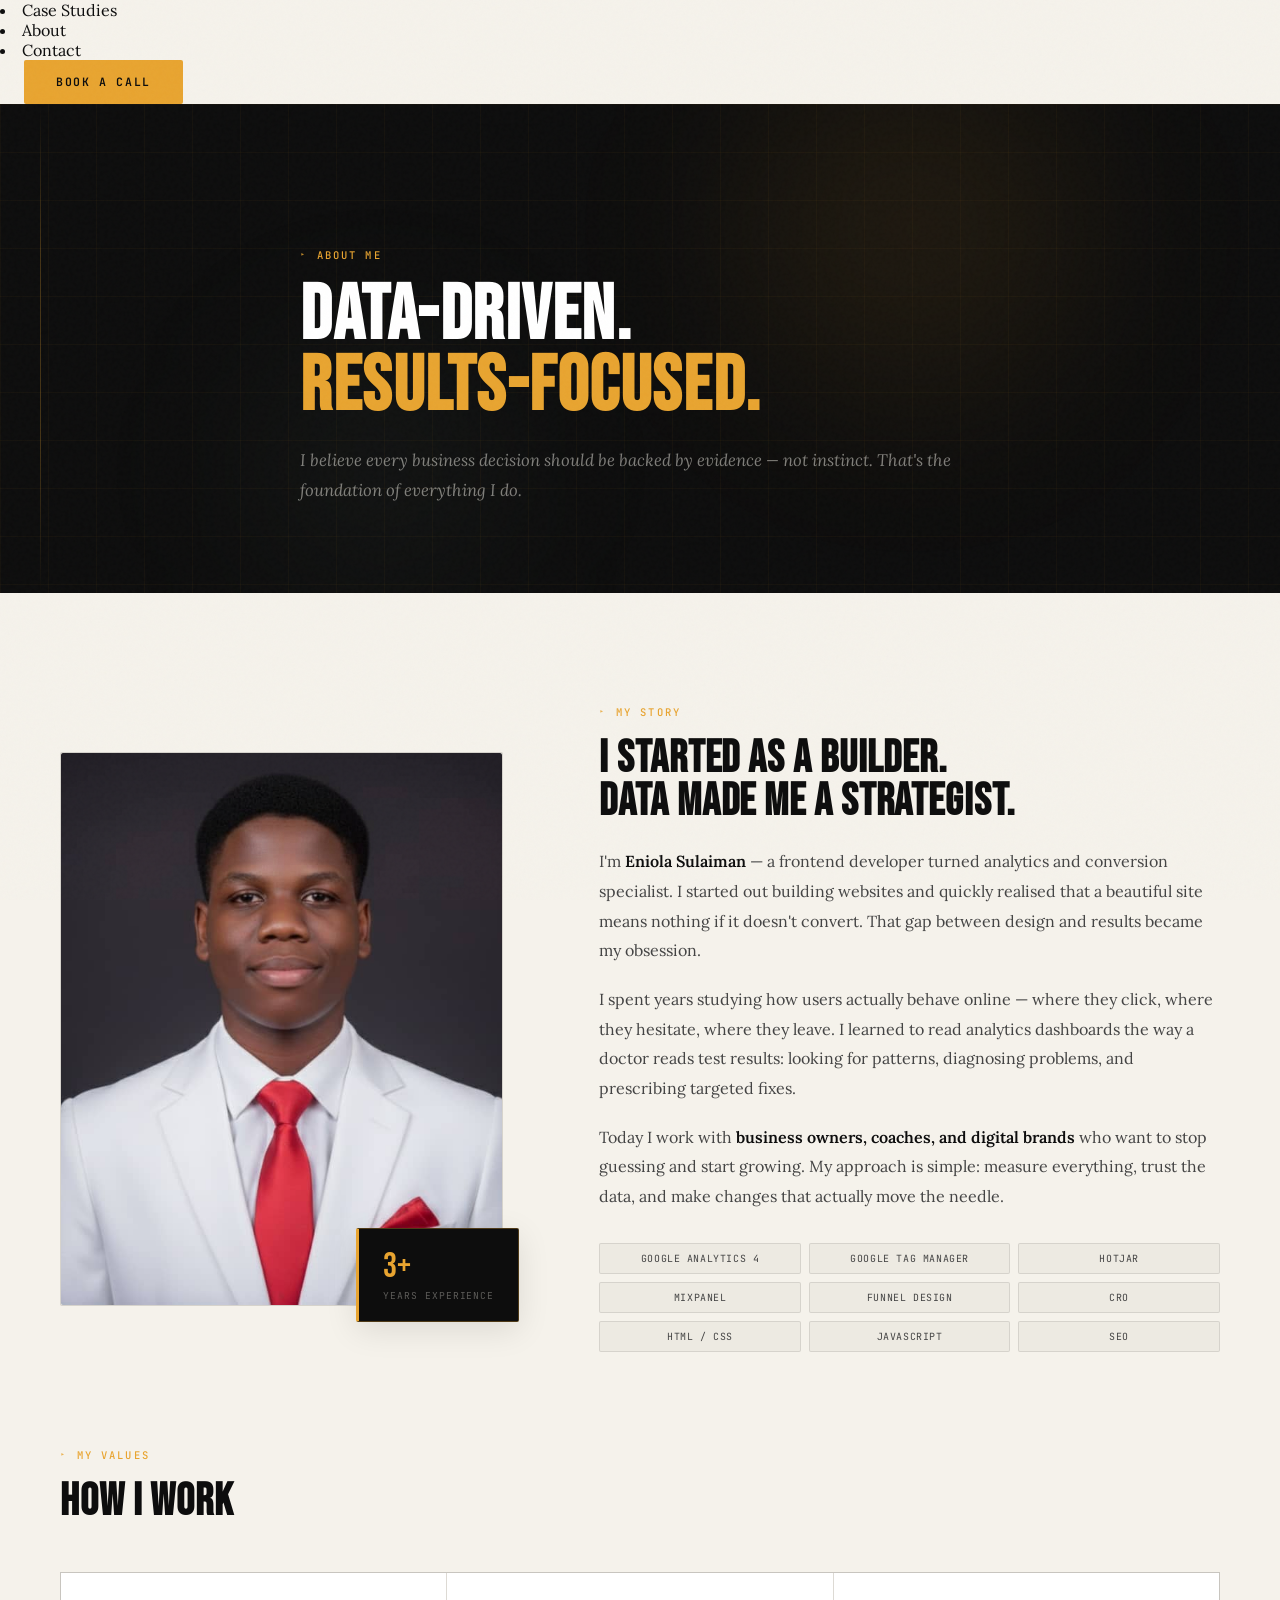
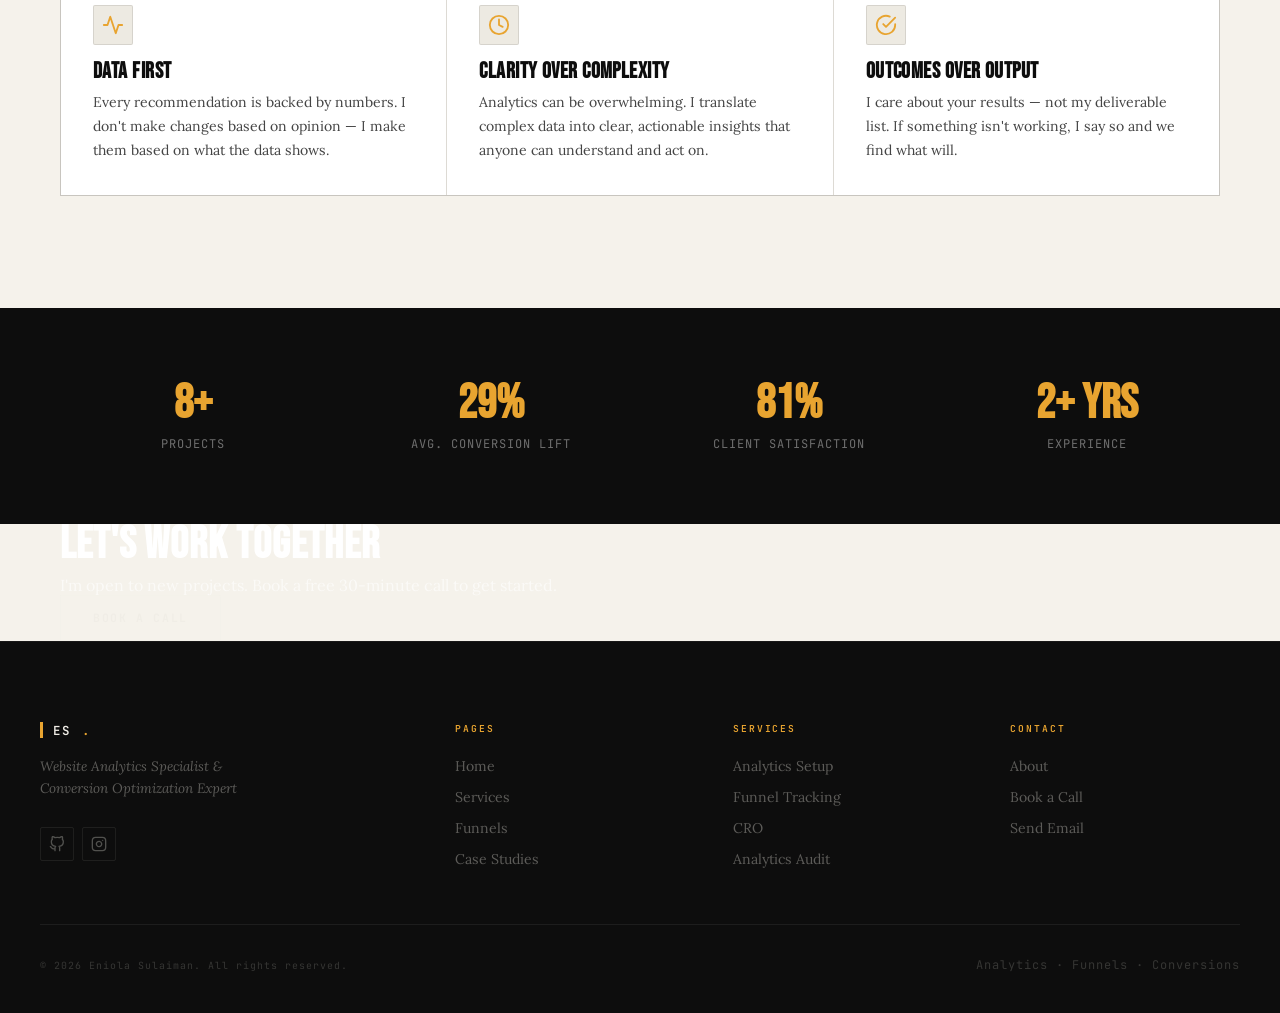
==== about.html @ b750a265 "ui:change design scheme to fit analytics" ====
<!DOCTYPE html>
<html lang="en">
<head>
  <meta charset="UTF-8" />
  <meta name="viewport" content="width=device-width, initial-scale=1.0" />
  <title>About Eniola Sulaiman — Data-Driven Web Strategist</title>
  <meta name="description" content="Learn about Eniola Sulaiman's analytics-focused approach to web strategy, conversion optimization, and funnel design." />
  <!-- FIX #3: OG image — replace [YOUR_OG_IMAGE_URL] with your 1200×630 branded image URL -->
  <meta property="og:type" content="website" />
  <meta property="og:title" content="About Eniola Sulaiman — Data-Driven Web Strategist" />
  <meta property="og:description" content="Learn about Eniola Sulaiman's analytics-focused approach to web strategy, conversion optimization, and funnel design." />
  <meta property="og:url" content="https://eniolasulaiman.dev/about.html" />
  <meta property="og:image" content="[YOUR_OG_IMAGE_URL]" />
  <meta property="og:image:width" content="1200" />
  <meta property="og:image:height" content="630" />
  <!-- FIX #8: Preconnect to Google Fonts before stylesheet loads -->
  <link rel="preconnect" href="https://fonts.googleapis.com">
  <link rel="preconnect" href="https://fonts.gstatic.com" crossorigin>
  <link rel="icon" type="image/svg+xml" href="assets/favicon.svg">
  <link rel="stylesheet" href="css/style.css">
  <link rel="stylesheet" href="css/inner.css">
      <li><a href="case-studies.html">Case Studies</a></li>
      <li><a href="about.html" class="active">About</a></li>
      <li><a href="contact.html">Contact</a></li>
    </ul>
    <a href="contact.html" class="btn btn-primary nav-cta">Book a Call</a>
    <button class="hamburger" id="hamburgerBtn" aria-label="Open menu" aria-expanded="false"><span></span><span></span><span></span></button>
    <button class="nav-close" id="navCloseBtn" aria-label="Close menu"><svg width="22" height="22" viewBox="0 0 24 24" fill="none" stroke="currentColor" stroke-width="2" stroke-linecap="round" stroke-linejoin="round"><line x1="18" y1="6" x2="6" y2="18"/><line x1="6" y1="6" x2="18" y2="18"/></svg></button>
  </div>
</nav>

<section class="page-hero scanlines">
  <div class="page-hero-bg">
    <div class="orb orb-blue" style="width:350px;height:350px;top:-50px;right:15%;"></div>
    <div class="orb orb-purple" style="width:250px;height:250px;bottom:0;left:20%;animation-delay:3s;"></div>
  </div>
  <div class="container page-hero-inner">
    <div class="label label-light reveal">About Me</div>
    <h1 class="display-lg reveal reveal-delay-1" style="color:var(--white);">Data-Driven.<br><span class="accent-text">Results-Focused.</span></h1>
    <p class="page-hero-sub reveal reveal-delay-2">I believe every business decision should be backed by evidence — not instinct. That's the foundation of everything I do.</p>
  </div>
</section>

<section class="section">
  <div class="container">
    <div class="about-grid-hero">
      <div class="about-image-wrap reveal">
        <div class="about-image">
          <!-- Replace src with your actual photo -->
          <img src="assets/profile-picture.jpg" alt="Eniola Sulaiman" loading="eager" fetchpriority="high"
            onerror="this.style.display='none'; this.nextElementSibling.style.display='flex';">
          <div class="about-image-placeholder" style="display:none;">ES</div>
        </div>
        <div class="about-float-badge">
          <div class="afb-num" data-target="3" data-suffix="+">0+</div>
          <div class="afb-label">Years Experience</div>
        </div>
      </div>
      <div class="about-text-content reveal reveal-delay-2">
        <div class="label">My Story</div>
        <h2 class="display-md">I Started as a Builder.<br>Data Made Me a Strategist.</h2>
        <p>I'm <strong>Eniola Sulaiman</strong> — a frontend developer turned analytics and conversion specialist. I started out building websites and quickly realised that a beautiful site means nothing if it doesn't convert. That gap between design and results became my obsession.</p>
        <p>I spent years studying how users actually behave online — where they click, where they hesitate, where they leave. I learned to read analytics dashboards the way a doctor reads test results: looking for patterns, diagnosing problems, and prescribing targeted fixes.</p>
        <p>Today I work with <strong>business owners, coaches, and digital brands</strong> who want to stop guessing and start growing. My approach is simple: measure everything, trust the data, and make changes that actually move the needle.</p>
        <div class="about-skills-grid">
          <div class="about-skill-tag">Google Analytics 4</div>
          <div class="about-skill-tag">Google Tag Manager</div>
          <div class="about-skill-tag">Hotjar</div>
          <div class="about-skill-tag">Mixpanel</div>
          <div class="about-skill-tag">Funnel Design</div>
          <div class="about-skill-tag">CRO</div>
          <div class="about-skill-tag">HTML / CSS</div>
          <div class="about-skill-tag">JavaScript</div>
          <div class="about-skill-tag">SEO</div>
        </div>
      </div>
    </div>

    <!-- Values -->
    <div class="reveal">
      <div class="label">My Values</div>
      <h2 class="display-md" style="margin-bottom:2.5rem;">How I Work</h2>
    </div>
    <div class="values-grid">
      <div class="value-card reveal reveal-delay-1">
        <div class="value-icon">
          <svg width="22" height="22" viewBox="0 0 24 24" fill="none" stroke="currentColor" stroke-width="2" stroke-linecap="round" stroke-linejoin="round"><polyline points="22 12 18 12 15 21 9 3 6 12 2 12"/></svg>
        </div>
        <h3>Data First</h3>
        <p>Every recommendation is backed by numbers. I don't make changes based on opinion — I make them based on what the data shows.</p>
      </div>
      <div class="value-card reveal reveal-delay-2">
        <div class="value-icon">
          <svg width="22" height="22" viewBox="0 0 24 24" fill="none" stroke="currentColor" stroke-width="2" stroke-linecap="round" stroke-linejoin="round"><circle cx="12" cy="12" r="10"/><polyline points="12 6 12 12 16 14"/></svg>
        </div>
        <h3>Clarity Over Complexity</h3>
        <p>Analytics can be overwhelming. I translate complex data into clear, actionable insights that anyone can understand and act on.</p>
      </div>
      <div class="value-card reveal reveal-delay-3">
        <div class="value-icon">
          <svg width="22" height="22" viewBox="0 0 24 24" fill="none" stroke="currentColor" stroke-width="2" stroke-linecap="round" stroke-linejoin="round"><path d="M22 11.08V12a10 10 0 1 1-5.93-9.14"/><polyline points="22 4 12 14.01 9 11.01"/></svg>
        </div>
        <h3>Outcomes Over Output</h3>
        <p>I care about your results — not my deliverable list. If something isn't working, I say so and we find what will.</p>
      </div>
    </div>
  </div>
</section>

<!-- Stats dark section -->
<section class="section-sm" style="background:var(--navy);">
  <div class="container">
    <div style="display:grid;grid-template-columns:repeat(4,1fr);gap:2rem;text-align:center;">
      <div class="reveal">
        <div style="font-family:var(--font-display);font-size:3rem;font-weight:900;color:var(--amber);line-height:1;margin-bottom:0.5rem;" data-target="10" data-suffix="+">0+</div>
        <div style="font-family:var(--font-mono);font-size:0.75rem;color:rgba(255,255,255,0.4);text-transform:uppercase;letter-spacing:0.08em;">Projects</div>
      </div>
      <div class="reveal reveal-delay-1">
        <div style="font-family:var(--font-display);font-size:3rem;font-weight:900;color:var(--amber);line-height:1;margin-bottom:0.5rem;" data-target="35" data-suffix="%">0%</div>
        <div style="font-family:var(--font-mono);font-size:0.75rem;color:rgba(255,255,255,0.4);text-transform:uppercase;letter-spacing:0.08em;">Avg. Conversion Lift</div>
      </div>
      <div class="reveal reveal-delay-2">
        <div style="font-family:var(--font-display);font-size:3rem;font-weight:900;color:var(--amber);line-height:1;margin-bottom:0.5rem;" data-target="98" data-suffix="%">0%</div>
        <div style="font-family:var(--font-mono);font-size:0.75rem;color:rgba(255,255,255,0.4);text-transform:uppercase;letter-spacing:0.08em;">Client Satisfaction</div>
      </div>
      <div class="reveal reveal-delay-3">
        <div style="font-family:var(--font-display);font-size:3rem;font-weight:900;color:var(--amber);line-height:1;margin-bottom:0.5rem;" data-target="3" data-suffix="+ yrs">0</div>
        <div style="font-family:var(--font-mono);font-size:0.75rem;color:rgba(255,255,255,0.4);text-transform:uppercase;letter-spacing:0.08em;">Experience</div>
      </div>
    </div>
  </div>
</section>

<section class="cta-strip">
  <div class="container">
    <div class="cta-strip-inner reveal">
      <div>
        <h2 class="display-md" style="color:var(--white);">Let's work together</h2>
        <p style="color:rgba(255,255,255,0.6);margin-top:0.5rem;">I'm open to new projects. Book a free 30-minute call to get started.</p>
      </div>
      <a href="contact.html" class="btn btn-light">Book a Call</a>
    </div>
  </div>
</section>

<footer class="footer">
  <div class="footer-inner">
    <div class="footer-brand"><div class="footer-brand-name">ES<span class="dot">.</span></div><p class="footer-tagline">Website Analytics Specialist & Conversion Optimization Expert</p><div class="footer-social"><a href="https://github.com/eniolasulaiman" target="_blank" rel="noopener noreferrer" aria-label="GitHub"><svg width="16" height="16" viewBox="0 0 24 24" fill="none" stroke="currentColor" stroke-width="2" stroke-linecap="round" stroke-linejoin="round"><path d="M9 19c-5 1.5-5-2.5-7-3m14 6v-3.87a3.37 3.37 0 0 0-.94-2.61c3.14-.35 6.44-1.54 6.44-7A5.44 5.44 0 0 0 20 4.77 5.07 5.07 0 0 0 19.91 1S18.73.65 16 2.48a13.38 13.38 0 0 0-7 0C6.27.65 5.09 1 5.09 1A5.07 5.07 0 0 0 5 4.77a5.44 5.44 0 0 0-1.5 3.78c0 5.42 3.3 6.61 6.44 7A3.37 3.37 0 0 0 9 18.13V22"/></svg></a><a href="https://instagram.com/ennyboss_dev" target="_blank" rel="noopener noreferrer" aria-label="Instagram"><svg width="16" height="16" viewBox="0 0 24 24" fill="none" stroke="currentColor" stroke-width="2" stroke-linecap="round" stroke-linejoin="round"><rect x="2" y="2" width="20" height="20" rx="5" ry="5"/><path d="M16 11.37A4 4 0 1 1 12.63 8 4 4 0 0 1 16 11.37z"/><line x1="17.5" y1="6.5" x2="17.51" y2="6.5"/></svg></a></div></div>
    <div class="footer-col"><div class="footer-col-title">Pages</div><ul><li><a href="index.html">Home</a></li><li><a href="services.html">Services</a></li><li><a href="funnels.html">Funnels</a></li><li><a href="case-studies.html">Case Studies</a></li></ul></div>
    <div class="footer-col"><div class="footer-col-title">Services</div><ul><li><a href="services.html">Analytics Setup</a></li><li><a href="services.html">Funnel Tracking</a></li><li><a href="services.html">CRO</a></li><li><a href="services.html">Analytics Audit</a></li></ul></div>
    <div class="footer-col"><div class="footer-col-title">Contact</div><ul><li><a href="about.html">About</a></li><li><a href="contact.html">Book a Call</a></li><li><a href="mailto:eniolasulaiman.prodev@gmail.com">Send Email</a></li></ul></div>
  </div>
  <div class="footer-bottom"><span>© 2026 Eniola Sulaiman. All rights reserved.</span><span style="font-family:var(--font-mono);font-size:0.75rem;">Analytics · Funnels · Conversions</span></div>
</footer>
<script src="js/main.js"></script>
</body>
</html>
---- css/style.css ----
/* ============================================
   DESIGN SYSTEM — Instrument Panel
   Palette: Near-black / Warm off-white / Amber
   Fonts: Bebas Neue (display) / Lora (body) / JetBrains Mono (data)
============================================ */
@import url('https://fonts.googleapis.com/css2?family=Bebas+Neue&family=Lora:ital,wght@0,400;0,500;0,600;1,400&family=JetBrains+Mono:wght@400;500;600&display=swap');

:root {
  --ink:          #0D0D0D;
  --ink-mid:      #1A1A1A;
  --ink-soft:     #2A2A2A;
  --ink-muted:    #444444;
  --cream:        #F0EDE6;
  --cream-dim:    #C8C4BC;
  --cream-faint:  rgba(240,237,230,0.06);

  --amber:        #E8A430;
  --amber-dim:    #C4891E;
  --amber-glow:   rgba(232,164,48,0.15);
  --amber-faint:  rgba(232,164,48,0.07);

  --sage:         #8FAF9A;
  --sage-dim:     rgba(143,175,154,0.2);

  --signal-up:    #7EC8A0;
  --signal-down:  #E07B6A;

  --bg:           #F5F2EB;
  --bg-alt:       #EDEAE2;
  --white:        #FFFFFF;
  --border-light: rgba(13,13,13,0.1);
  --border-dark:  rgba(240,237,230,0.1);
  --border-amber: rgba(232,164,48,0.3);

  --font-display: 'Bebas Neue', sans-serif;
  --font-body:    'Lora', Georgia, serif;
  --font-mono:    'JetBrains Mono', 'Courier New', monospace;

  --radius-sm: 4px;
  --radius-md: 10px;
  --radius-lg: 18px;
  --radius-xl: 40px;

  --shadow-sm:    0 2px 8px rgba(13,13,13,0.06);
  --shadow-md:    0 8px 32px rgba(13,13,13,0.1);
  --shadow-lg:    0 24px 64px rgba(13,13,13,0.16);
  --shadow-amber: 0 4px 24px rgba(232,164,48,0.2);

  /* Keep these for backward compat with inner.css references */
  --navy:        #0D0D0D;
  --navy-mid:    #1A1A1A;
  --navy-light:  #444444;
  --blue:        #E8A430;
  --blue-dark:   #C4891E;
  --blue-glow:   rgba(232,164,48,0.1);
  --purple:      #8FAF9A;
  --purple-dark: #6B8F76;
  --purple-glow: rgba(143,175,154,0.12);
  --slate:       #6B6560;
  --slate-light: #9A9590;
  --border:      rgba(13,13,13,0.1);
  --grad-main:   linear-gradient(135deg, var(--amber), #C4891E);
  --grad-dark:   linear-gradient(135deg, #0D0D0D, #1A1A1A);
}

*, *::before, *::after { box-sizing: border-box; margin: 0; padding: 0; }
html { scroll-behavior: smooth; font-size: 16px; overflow-x: hidden; }
body {
  font-family: var(--font-body);
  background: var(--bg);
  color: var(--ink);
  overflow-x: hidden;
  -webkit-font-smoothing: antialiased;
}
img { max-width: 100%; display: block; }
a { color: inherit; text-decoration: none; }
button { font-family: inherit; }

/* Grain texture */
body::before {
  content: '';
  position: fixed;
  inset: 0;
  background-image: url("data:image/svg+xml,%3Csvg viewBox='0 0 256 256' xmlns='http://www.w3.org/2000/svg'%3E%3Cfilter id='n'%3E%3CfeTurbulence type='fractalNoise' baseFrequency='0.9' numOctaves='4' stitchTiles='stitch'/%3E%3C/filter%3E%3Crect width='100%25' height='100%25' filter='url(%23n)' opacity='0.03'/%3E%3C/svg%3E");
  pointer-events: none;
  z-index: 9998;
  opacity: 0.65;
}

/* Scanlines for dark sections */
.scanlines { position: relative; }
.scanlines::after {
  content: '';
  position: absolute;
  inset: 0;
  background: repeating-linear-gradient(to bottom, transparent, transparent 2px, rgba(0,0,0,0.025) 2px, rgba(0,0,0,0.025) 4px);
  pointer-events: none;
  z-index: 0;
}
.scanlines > * { position: relative; z-index: 1; }

/* ============================================
   TYPOGRAPHY
============================================ */
h1, h2, h3, h4 { font-family: var(--font-display); line-height: 0.95; letter-spacing: 0.02em; }

.display-xl  { font-size: clamp(4rem, 9vw, 9rem);   line-height: 0.9; }
.display-lg  { font-size: clamp(3rem, 6vw, 6.5rem); line-height: 0.92; }
.display-md  { font-size: clamp(2rem, 3.5vw, 3.8rem); line-height: 0.95; }
.display-sm  { font-size: clamp(1.4rem, 2vw, 2.2rem); line-height: 1.0; }

.label {
  font-family: var(--font-mono);
  font-size: 0.66rem;
  font-weight: 500;
  text-transform: uppercase;
  letter-spacing: 0.2em;
  color: var(--amber);
  display: flex;
  align-items: center;
  gap: 0.6rem;
  margin-bottom: 1.2rem;
}
.label::before { content: '▸'; font-size: 0.55rem; opacity: 0.8; }
.label-light { color: var(--amber); }

.accent-text { color: var(--amber); }

/* ============================================
   LAYOUT
============================================ */
.container        { max-width: 1240px; width: 100%; margin: 0 auto; padding: 0 2.5rem; }
.container-narrow { max-width: 860px;  width: 100%; margin: 0 auto; padding: 0 2.5rem; }
.section    { padding: 7rem 0; }
.section-sm { padding: 4.5rem 0; }

/* ============================================
   BUTTONS
============================================ */
.btn {
  display: inline-flex;
  align-items: center;
  gap: 0.6rem;
  font-family: var(--font-mono);
  font-size: 0.72rem;
  font-weight: 600;
  letter-spacing: 0.14em;
  text-transform: uppercase;
  padding: 0.9rem 2rem;
  border-radius: 2px;
  border: none;
  cursor: pointer;
  transition: all 0.2s ease;
  white-space: nowrap;
}
.btn-primary { background: var(--amber); color: var(--ink); }
.btn-primary:hover { background: var(--amber-dim); transform: translateY(-1px); box-shadow: var(--shadow-amber); }
.btn-secondary { background: transparent; color: var(--ink); border: 1.5px solid var(--ink); }
.btn-secondary:hover { background: var(--ink); color: var(--cream); }
.btn-ghost { background: transparent; color: var(--amber); border: 1.5px solid var(--border-amber); }
.btn-ghost:hover { background: var(--amber-faint); }
.btn-light { background: transparent; color: var(--cream); border: 1.5px solid rgba(240,237,230,0.25); }
.btn-light:hover { border-color: var(--amber); color: var(--amber); }

/* ============================================
   BADGE
============================================ */
.badge {
  display: inline-flex;
  align-items: center;
  gap: 0.4rem;
  font-family: var(--font-mono);
  font-size: 0.6rem;
  font-weight: 600;
  padding: 0.25rem 0.7rem;
  border-radius: 2px;
  text-transform: uppercase;
  letter-spacing: 0.14em;
}
.badge-blue   { background: rgba(143,175,154,0.1); color: var(--sage); border: 1px solid rgba(143,175,154,0.25); }
.badge-amber  { background: var(--amber-glow); color: var(--amber); border: 1px solid var(--border-amber); }
.badge-green  { background: rgba(126,200,160,0.1); color: var(--signal-up); border: 1px solid rgba(126,200,160,0.25); }
.badge-purple { background: rgba(143,175,154,0.1); color: var(--sage); border: 1px solid rgba(143,175,154,0.25); }
.badge-pulse::before { content: ''; width: 5px; height: 5px; border-radius: 50%; background: currentColor; animation: pulse 2s infinite; }
@keyframes pulse { 0%, 100% { opacity: 1; transform: scale(1); } 50% { opacity: 0.4; transform: scale(1.5); } }

/* Orb (kept for structure, colour updated) */
.orb { position: absolute; border-radius: 50%; filter: blur(90px); pointer-events: none; animation: floatOrb 12s ease-in-out infinite; }
@keyframes floatOrb { 0%, 100% { transform: translateY(0) scale(1); } 50% { transform: translateY(-24px) scale(1.04); } }
.orb-blue   { background: rgba(232,164,48,0.08); }
.orb-purple { background: rgba(143,175,154,0.06); }

/* Grid background (kept as subtle guide lines) */
.grid-bg {
  background-image:
    linear-gradient(rgba(232,164,48,0.03) 1px, transparent 1px),
    linear-gradient(90deg, rgba(232,164,48,0.03) 1px, transparent 1px);
  background-size: 40px 40px;
}
.hero-grid-overlay { position: absolute; inset: 0; opacity: 0.6; }

/* ============================================
   NAV
============================================ */
.nav {
  position: fixed;
  top: 0; left: 0; right: 0;
  z-index: 1000;
  background: var(--ink);
  border-bottom: 1px solid rgba(240,237,230,0.05);
  transition: border-color 0.3s ease, box-shadow 0.3s ease;
}
.nav.scrolled {
  border-bottom-color: rgba(232,164,48,0.2);
  box-shadow: 0 4px 32px rgba(0,0,0,0.5);
}
.nav-inner {
  max-width: 1240px;
  margin: 0 auto;
  padding: 0 2.5rem;
  height: 60px;
  display: flex;
  align-items: center;
  justify-content: space-between;
}
.nav-logo {
  font-family: var(--font-mono);
  font-size: 0.78rem;
  font-weight: 600;
  letter-spacing: 0.22em;
  text-transform: uppercase;
  color: var(--cream);
  display: flex;
  align-items: center;
  gap: 0.6rem;
}
.nav-logo::before { content: ''; width: 3px; height: 16px; background: var(--amber); display: block; flex-shrink: 0; }
.nav-logo .dot { color: var(--amber); }
.nav-links { list-style: none; display: flex; align-items: center; gap: 0; }
.nav-links a {
  font-family: var(--font-mono);
  font-size: 0.65rem;
  font-weight: 500;
  letter-spacing: 0.14em;
  text-transform: uppercase;
  color: rgba(240,237,230,0.4);
  padding: 0.6rem 1rem;
  border-bottom: 2px solid transparent;
  display: block;
  transition: color 0.18s ease;
}
.nav-links a:hover { color: var(--cream); }
.nav-links a.active { color: var(--amber); border-bottom-color: var(--amber); }
.nav-cta { margin-left: 1.5rem; }

.hamburger { display: none; flex-direction: column; gap: 5px; background: none; border: none; cursor: pointer; padding: 4px; z-index: 1001; }
.hamburger span { display: block; width: 22px; height: 1.5px; background: var(--cream); transition: all 0.3s ease; }

/* FIX #9 */
.nav-overlay { display: none; position: fixed; inset: 0; background: rgba(13,13,13,0.75); z-index: 998; opacity: 0; transition: opacity 0.3s ease; }
.nav-overlay.overlay-visible { display: block; opacity: 1; }

.nav-close { display: none; position: absolute; top: 1rem; right: 1.5rem; background: none; border: none; cursor: pointer; color: rgba(240,237,230,0.5); padding: 4px; z-index: 1002; }

/* ============================================
   FOOTER
============================================ */
.footer { background: var(--ink); padding: 5rem 2.5rem 2.5rem; color: rgba(240,237,230,0.35); border-top: 1px solid rgba(240,237,230,0.05); }
.footer-inner { max-width: 1240px; margin: 0 auto; display: grid; grid-template-columns: 1.6fr 1fr 1fr 1fr; gap: 3rem; padding-bottom: 3.5rem; border-bottom: 1px solid rgba(240,237,230,0.07); }
.footer-brand-name { font-family: var(--font-mono); font-size: 0.78rem; font-weight: 600; letter-spacing: 0.22em; text-transform: uppercase; color: var(--cream); display: flex; align-items: center; gap: 0.6rem; margin-bottom: 1rem; }
.footer-brand-name::before { content: ''; width: 3px; height: 16px; background: var(--amber); display: block; flex-shrink: 0; }
.footer-brand-name .dot { color: var(--amber); }
.footer-tagline { font-family: var(--font-body); font-style: italic; font-size: 0.85rem; line-height: 1.65; max-width: 230px; margin-bottom: 1.75rem; }
.footer-social { display: flex; gap: 0.5rem; }
.footer-social a { width: 34px; height: 34px; border-radius: 2px; border: 1px solid rgba(240,237,230,0.08); display: flex; align-items: center; justify-content: center; color: rgba(240,237,230,0.3); transition: all 0.2s ease; }
.footer-social a:hover { border-color: var(--amber); color: var(--amber); background: var(--amber-faint); }
.footer-col-title { font-family: var(--font-mono); font-size: 0.6rem; font-weight: 600; color: var(--amber); text-transform: uppercase; letter-spacing: 0.2em; margin-bottom: 1.25rem; }
.footer-col ul { list-style: none; display: flex; flex-direction: column; gap: 0.7rem; }
.footer-col ul a { font-family: var(--font-body); font-size: 0.88rem; color: rgba(240,237,230,0.35); transition: color 0.2s ease; }
.footer-col ul a:hover { color: var(--cream); }
.footer-bottom { max-width: 1240px; margin: 0 auto; padding-top: 2rem; display: flex; align-items: center; justify-content: space-between; font-family: var(--font-mono); font-size: 0.62rem; letter-spacing: 0.1em; color: rgba(240,237,230,0.18); }

/* ============================================
   CARDS
============================================ */
.card { background: var(--white); border: 1px solid var(--border-light); border-radius: 2px; padding: 2rem; box-shadow: var(--shadow-sm); transition: all 0.3s ease; }
.card:hover { box-shadow: var(--shadow-md); transform: translateY(-3px); }
.card-dark { background: var(--ink-mid); border: 1px solid var(--border-dark); color: var(--cream); }

/* Metric chip */
.metric-chip { display: inline-flex; align-items: center; gap: 0.4rem; background: white; border: 1px solid var(--border-light); border-radius: 2px; padding: 0.35rem 0.8rem; font-family: var(--font-mono); font-size: 0.7rem; font-weight: 500; }
.metric-chip .up { color: var(--signal-up); }
.metric-chip .down { color: var(--signal-down); }

/* ============================================
   REVEAL ANIMATIONS
============================================ */
.reveal { opacity: 0; transform: translateY(18px); transition: opacity 0.6s ease, transform 0.6s ease; }
.reveal.visible { opacity: 1; transform: translateY(0); }
.reveal-delay-1 { transition-delay: 0.08s; }
.reveal-delay-2 { transition-delay: 0.16s; }
.reveal-delay-3 { transition-delay: 0.24s; }
.reveal-delay-4 { transition-delay: 0.32s; }
.reveal-delay-5 { transition-delay: 0.4s; }

/* FIX #5 */
a:focus-visible, button:focus-visible, input:focus-visible, textarea:focus-visible, select:focus-visible {
  outline: 2px solid var(--amber);
  outline-offset: 3px;
  border-radius: var(--radius-sm);
}

/* FIX #1 */
.form-status { display: flex; align-items: flex-start; gap: 0.75rem; padding: 1rem 1.25rem; border-radius: 2px; font-family: var(--font-mono); font-size: 0.75rem; line-height: 1.55; letter-spacing: 0.04em; margin-top: 1rem; }
.form-status--success { background: rgba(126,200,160,0.08); border: 1px solid rgba(126,200,160,0.3); color: #3a7a5a; }
.form-status--error { background: rgba(224,123,106,0.07); border: 1px solid rgba(224,123,106,0.25); color: #8a3a2a; }
.form-status a { text-decoration: underline; color: inherit; }
@keyframes spin { to { transform: rotate(360deg); } }

/* ============================================
   RESPONSIVE — NAV
============================================ */
@media (max-width: 900px) {
  .nav-inner { padding: 0 1.5rem; }
  .hamburger { display: flex; }
  .nav-cta { display: none; }
  .nav-links {
    display: flex; flex-direction: column; position: fixed;
    top: 0; left: 0; right: 0;
    background: var(--ink);
    padding: 5rem 2rem 2.5rem;
    gap: 0;
    border-bottom: 1px solid rgba(232,164,48,0.12);
    z-index: 999;
    box-shadow: 0 16px 48px rgba(0,0,0,0.6);
    visibility: hidden; opacity: 0; pointer-events: none;
    transform: translateY(-10px);
    transition: opacity 0.25s ease, transform 0.3s ease, visibility 0s linear 0.3s;
    align-items: flex-start;
  }
  .nav-links.open { visibility: visible; opacity: 1; pointer-events: auto; transform: translateY(0); transition: opacity 0.25s ease, transform 0.3s ease, visibility 0s linear 0s; }
  .nav-links li { width: 100%; border-bottom: 1px solid rgba(240,237,230,0.05); }
  .nav-links li:last-child { border-bottom: none; }
  .nav-links a { display: block; padding: 1rem 0; font-size: 0.82rem; width: 100%; color: rgba(240,237,230,0.5); border-bottom: none; }
  .nav-links a:hover, .nav-links a.active { color: var(--amber); }
  .nav-close { color: rgba(240,237,230,0.45); top: 1rem; right: 1.25rem; }
}

@media (max-width: 600px) {
  .section { padding: 5rem 0; }
  .container, .container-narrow { padding: 0 1.5rem; }
  .display-xl { font-size: 3.2rem; }
  .display-lg { font-size: 2.6rem; }
  .footer-inner { grid-template-columns: 1fr 1fr; gap: 2rem; }
  .footer-bottom { flex-direction: column; gap: 0.75rem; text-align: center; }
}
---- css/inner.css ----
/* ============================================
   INNER PAGES — Instrument Panel Aesthetic
============================================ */

/* Page Hero */
.page-hero {
  background: var(--ink);
  padding: 9rem 2.5rem 5.5rem;
  position: relative;
  overflow: hidden;
}

.page-hero::before {
  content: '';
  position: absolute;
  inset: 0;
  background-image:
    linear-gradient(rgba(232,164,48,0.04) 1px, transparent 1px),
    linear-gradient(90deg, rgba(232,164,48,0.04) 1px, transparent 1px);
  background-size: 48px 48px;
}

/* Amber vertical rule */
.page-hero::after {
  content: '';
  position: absolute;
  left: 2.5rem;
  top: 0; bottom: 0;
  width: 1px;
  background: linear-gradient(to bottom, transparent, rgba(232,164,48,0.25) 30%, rgba(232,164,48,0.25) 70%, transparent);
  pointer-events: none;
}

.page-hero-bg { position: absolute; inset: 0; pointer-events: none; overflow: hidden; }
.page-hero-inner { position: relative; z-index: 1; max-width: 760px; }
.page-hero-inner h1 { color: var(--cream); }

.page-hero-sub {
  font-family: var(--font-body);
  font-style: italic;
  font-size: 1.05rem;
  color: rgba(240,237,230,0.5);
  line-height: 1.8;
  margin-top: 1.4rem;
}

/* ============================================
   SERVICES PAGE
============================================ */
.service-row {
  display: grid;
  grid-template-columns: 160px 1fr;
  gap: 5rem;
  padding: 4.5rem 0;
  align-items: start;
}

.service-row-visual {
  display: flex;
  flex-direction: column;
  align-items: flex-start;
  gap: 1rem;
  position: sticky;
  top: 7rem;
}

.service-icon-lg {
  width: 72px; height: 72px;
  background: var(--amber-faint);
  border: 1px solid var(--border-amber);
  border-radius: 2px;
  display: flex;
  align-items: center;
  justify-content: center;
  color: var(--amber);
}

.service-num {
  font-family: var(--font-display);
  font-size: 5rem;
  color: rgba(13,13,13,0.07);
  line-height: 1;
}

.service-row-content .badge { margin-bottom: 0.85rem; }
.service-row-content h2 { color: var(--ink); margin-bottom: 1.2rem; }
.service-row-content > p {
  font-family: var(--font-body);
  font-size: 1rem;
  color: var(--ink-muted);
  line-height: 1.85;
  margin-bottom: 2rem;
}

.service-list { list-style: none; display: flex; flex-direction: column; gap: 0.6rem; margin-bottom: 2rem; }
.service-list li {
  display: flex;
  align-items: center;
  gap: 0.85rem;
  font-family: var(--font-body);
  font-size: 0.92rem;
  color: var(--ink-muted);
}
.service-list li::before {
  content: '';
  width: 4px; height: 4px;
  border-radius: 50%;
  background: var(--amber);
  flex-shrink: 0;
}

.tool-chips { display: flex; flex-wrap: wrap; gap: 0.5rem; }
.tool-chip {
  display: inline-flex;
  align-items: center;
  gap: 0.4rem;
  font-family: var(--font-mono);
  font-size: 0.65rem;
  color: var(--ink-muted);
  background: var(--bg-alt);
  border: 1px solid var(--border-light);
  padding: 0.28rem 0.7rem;
  border-radius: 2px;
  letter-spacing: 0.08em;
}

.service-divider { height: 1px; background: var(--border-light); }

/* Tools Section */
.tools-section { background: var(--ink); }
.tools-header { margin-bottom: 2.5rem; }
.tools-header h2, .tools-header .label { color: inherit; }
.tools-section .label { color: var(--amber); }

.tools-grid { display: grid; grid-template-columns: repeat(6, 1fr); gap: 1px; background: rgba(240,237,230,0.08); border: 1px solid rgba(240,237,230,0.08); }

.tool-card {
  background: var(--ink-mid);
  padding: 1.5rem 1rem;
  display: flex;
  flex-direction: column;
  align-items: center;
  gap: 0.75rem;
  transition: all 0.2s ease;
  text-align: center;
  border-bottom: 2px solid transparent;
}
.tool-card:hover { background: var(--ink-soft); border-bottom-color: var(--amber); }

.tool-icon {
  width: 44px; height: 44px;
  border-radius: 2px;
  display: flex;
  align-items: center;
  justify-content: center;
  font-family: var(--font-mono);
  font-size: 0.68rem;
  font-weight: 700;
  letter-spacing: 0.04em;
}
.tool-icon.blue   { background: var(--amber-faint); color: var(--amber); border: 1px solid var(--border-amber); }
.tool-icon.purple { background: rgba(143,175,154,0.1); color: var(--sage); border: 1px solid rgba(143,175,154,0.25); }
.tool-icon.green  { background: rgba(126,200,160,0.08); color: var(--signal-up); border: 1px solid rgba(126,200,160,0.2); }

.tool-card span { font-family: var(--font-mono); font-size: 0.62rem; color: rgba(240,237,230,0.35); text-transform: uppercase; letter-spacing: 0.08em; }

/* ============================================
   FUNNELS PAGE
============================================ */
.funnel-types-grid { display: grid; grid-template-columns: repeat(2, 1fr); gap: 1px; background: var(--border-light); border: 1px solid var(--border-light); }

.funnel-type-card {
  background: var(--white);
  overflow: hidden;
  transition: all 0.3s ease;
}
.funnel-type-card:hover { background: var(--bg); }

.ftc-visual {
  background: var(--ink);
  padding: 2.5rem 2rem;
  display: flex;
  justify-content: center;
  position: relative;
  overflow: hidden;
  min-height: 240px;
  align-items: center;
}
.ftc-visual::before {
  content: '';
  position: absolute;
  inset: 0;
  background-image:
    linear-gradient(rgba(232,164,48,0.05) 1px, transparent 1px),
    linear-gradient(90deg, rgba(232,164,48,0.05) 1px, transparent 1px);
  background-size: 30px 30px;
}
/* Left amber rule on funnel card */
.ftc-visual::after {
  content: '';
  position: absolute;
  left: 0; top: 0; bottom: 0;
  width: 2px;
  background: var(--amber);
  opacity: 0.6;
}

.ftc-funnel-mini { position: relative; z-index: 1; width: 100%; max-width: 240px; }
.ftc-body { padding: 2rem; border-top: 1px solid var(--border-light); }
.ftc-body h3 { font-family: var(--font-display); font-size: 1.6rem; color: var(--ink); margin-bottom: 0.6rem; line-height: 1.0; }
.ftc-body p { font-family: var(--font-body); font-size: 0.88rem; color: var(--ink-muted); line-height: 1.7; margin-bottom: 1.2rem; }

.ftc-steps { display: flex; flex-direction: column; gap: 0.5rem; }
.ftc-step { display: flex; align-items: center; gap: 0.75rem; font-family: var(--font-mono); font-size: 0.72rem; color: var(--ink-muted); letter-spacing: 0.04em; }
.ftc-step-dot { width: 6px; height: 6px; border-radius: 50%; flex-shrink: 0; }
.ftc-step-line { width: 1px; height: 14px; margin-left: 2.5px; background: var(--border-light); }

/* Funnel intro stats */
.funnel-intro-grid { display: grid; grid-template-columns: repeat(3, 1fr); gap: 1px; background: var(--border-light); border: 1px solid var(--border-light); }
.fi-stat { background: var(--white); padding: 2.5rem 2rem; display: flex; flex-direction: column; gap: 0.6rem; }
.fi-num { font-family: var(--font-display); font-size: 3.5rem; color: var(--ink); line-height: 1; }
.fi-label { font-family: var(--font-body); font-style: italic; font-size: 0.9rem; color: var(--ink-muted); line-height: 1.6; max-width: 200px; }

/* ============================================
   CASE STUDIES PAGE
============================================ */
.cs-card {
  background: var(--white);
  border: 1px solid var(--border-light);
  border-radius: 2px;
  border-left: 3px solid var(--amber);
  overflow: hidden;
  margin-bottom: 1px;
  transition: all 0.3s ease;
}
.cs-card:hover { box-shadow: var(--shadow-lg); }

.cs-header {
  background: var(--ink);
  padding: 2.5rem 3rem;
  display: flex;
  align-items: center;
  justify-content: space-between;
  flex-wrap: wrap;
  gap: 2rem;
}

.cs-title { font-family: var(--font-display); font-size: 2rem; color: var(--cream); margin-bottom: 0.4rem; line-height: 1.0; }
.cs-industry { font-family: var(--font-mono); font-size: 0.62rem; color: rgba(240,237,230,0.3); text-transform: uppercase; letter-spacing: 0.14em; }

.cs-metrics-row { display: flex; gap: 2.5rem; }
.cs-metric { text-align: center; }
.cs-metric-val { font-family: var(--font-display); font-size: 2.5rem; line-height: 1; margin-bottom: 0.3rem; }
.cs-metric-val.up   { color: var(--signal-up); }
.cs-metric-val.down { color: var(--signal-up); }
.cs-metric-label { font-family: var(--font-mono); font-size: 0.58rem; color: rgba(240,237,230,0.3); text-transform: uppercase; letter-spacing: 0.1em; }

.cs-body { padding: 2.5rem 3rem; display: grid; grid-template-columns: 1fr 1fr; gap: 3rem; }
.cs-section-title { font-family: var(--font-mono); font-size: 0.62rem; font-weight: 600; text-transform: uppercase; letter-spacing: 0.16em; color: var(--amber); margin-bottom: 0.85rem; }
.cs-body p { font-family: var(--font-body); font-size: 0.92rem; color: var(--ink-muted); line-height: 1.75; }

.cs-improvements { display: flex; flex-direction: column; gap: 0.6rem; }
.cs-improvement { display: flex; align-items: center; gap: 0.75rem; font-family: var(--font-body); font-size: 0.88rem; color: var(--ink-muted); }
.cs-improvement::before { content: ''; width: 4px; height: 4px; border-radius: 50%; background: var(--signal-up); flex-shrink: 0; }

/* Bar chart */
.cs-graph { padding: 0 3rem 2.5rem; border-top: 1px solid var(--border-light); }
.cs-graph-title { font-family: var(--font-mono); font-size: 0.62rem; color: var(--amber); text-transform: uppercase; letter-spacing: 0.14em; margin: 1.5rem 0 1rem; }
.bar-chart { display: flex; flex-direction: column; gap: 0.75rem; }
.bar-row { display: flex; align-items: center; gap: 1rem; }
.bar-label { font-family: var(--font-mono); font-size: 0.65rem; color: var(--ink-muted); width: 80px; flex-shrink: 0; text-align: right; }
.bar-track { flex: 1; height: 6px; background: var(--bg-alt); border-radius: 0; overflow: hidden; }
.bar-fill { height: 100%; transition: width 1s ease; }
.bar-fill.before { background: rgba(13,13,13,0.15); }
.bar-fill.after  { background: var(--amber); }
.bar-val { font-family: var(--font-mono); font-size: 0.68rem; color: var(--ink); font-weight: 600; width: 45px; }

/* ============================================
   ABOUT PAGE
============================================ */
.about-grid-hero { display: grid; grid-template-columns: 1fr 1.4fr; gap: 6rem; align-items: center; margin-bottom: 6rem; }
.about-image-wrap { position: relative; }
.about-image { width: 100%; aspect-ratio: 4/5; border-radius: 2px; background: var(--bg-alt); overflow: hidden; border: 1px solid var(--border-light); }
.about-image img { width: 100%; height: 100%; object-fit: cover; border-radius: inherit; }
.about-image-placeholder { width: 100%; height: 100%; display: flex; align-items: center; justify-content: center; background: var(--ink); font-family: var(--font-display); font-size: 5rem; color: var(--amber); opacity: 0.4; }

.about-float-badge {
  position: absolute;
  bottom: -1rem; right: -1rem;
  background: var(--ink);
  border: 1px solid rgba(232,164,48,0.3);
  border-left: 3px solid var(--amber);
  border-radius: 2px;
  padding: 1.2rem 1.5rem;
  box-shadow: var(--shadow-md);
}
.afb-num { font-family: var(--font-display); font-size: 2.2rem; color: var(--amber); line-height: 1; }
.afb-label { font-family: var(--font-mono); font-size: 0.6rem; color: rgba(240,237,230,0.35); text-transform: uppercase; letter-spacing: 0.1em; margin-top: 0.3rem; }

.about-text-content h2 { color: var(--ink); margin-bottom: 1.5rem; }
.about-text-content p { font-family: var(--font-body); font-size: 1rem; color: var(--ink-muted); line-height: 1.85; margin-bottom: 1.2rem; }
.about-text-content strong { color: var(--ink); font-weight: 600; }

.about-skills-grid { display: grid; grid-template-columns: repeat(3, 1fr); gap: 0.5rem; margin-top: 2rem; }
.about-skill-tag {
  background: var(--bg-alt);
  border: 1px solid var(--border-light);
  border-radius: 2px;
  padding: 0.5rem 0.75rem;
  font-family: var(--font-mono);
  font-size: 0.62rem;
  color: var(--ink-muted);
  text-align: center;
  letter-spacing: 0.06em;
  text-transform: uppercase;
  transition: all 0.2s ease;
}
.about-skill-tag:hover { background: var(--amber-faint); color: var(--amber); border-color: var(--border-amber); }

.values-grid { display: grid; grid-template-columns: repeat(3, 1fr); gap: 1px; background: var(--border-light); border: 1px solid var(--border-light); margin-top: 3rem; }
.value-card { background: var(--white); padding: 2rem; transition: all 0.2s ease; }
.value-card:hover { background: var(--ink); }
.value-card:hover h3, .value-card:hover p { color: var(--cream); }
.value-card:hover .value-icon { background: var(--amber-faint); color: var(--amber); border-color: var(--border-amber); }
.value-icon { width: 40px; height: 40px; background: var(--bg-alt); border: 1px solid var(--border-light); border-radius: 2px; display: flex; align-items: center; justify-content: center; color: var(--amber); margin-bottom: 1rem; transition: all 0.2s ease; }
.value-card h3 { font-family: var(--font-display); font-size: 1.4rem; color: var(--ink); margin-bottom: 0.5rem; line-height: 1.0; transition: color 0.2s ease; }
.value-card p { font-family: var(--font-body); font-size: 0.88rem; color: var(--ink-muted); line-height: 1.7; transition: color 0.2s ease; }

/* ============================================
   CONTACT PAGE
============================================ */
.contact-grid { display: grid; grid-template-columns: 1fr 1.5fr; gap: 5rem; align-items: start; }
.contact-info h2 { color: var(--ink); margin-bottom: 1.2rem; }
.contact-info > p { font-family: var(--font-body); font-size: 1rem; color: var(--ink-muted); line-height: 1.8; margin-bottom: 2.5rem; }

.contact-links { display: flex; flex-direction: column; gap: 0.75rem; }
.contact-link-item {
  display: flex;
  align-items: center;
  gap: 1rem;
  padding: 1rem 1.25rem;
  background: var(--white);
  border: 1px solid var(--border-light);
  border-left: 3px solid transparent;
  border-radius: 2px;
  transition: all 0.2s ease;
  color: var(--ink);
}
.contact-link-item:hover { border-left-color: var(--amber); box-shadow: var(--shadow-sm); transform: translateX(3px); }
.cli-icon { width: 38px; height: 38px; background: var(--amber-faint); border: 1px solid var(--border-amber); border-radius: 2px; display: flex; align-items: center; justify-content: center; color: var(--amber); flex-shrink: 0; }
.cli-label { font-family: var(--font-mono); font-size: 0.58rem; color: var(--ink-muted); text-transform: uppercase; letter-spacing: 0.12em; margin-bottom: 0.2rem; }
.cli-value { font-family: var(--font-body); font-size: 0.88rem; font-weight: 600; color: var(--ink); }

.calendly-placeholder { background: var(--bg-alt); border: 1px dashed var(--border-light); border-radius: 2px; padding: 2.5rem 2rem; text-align: center; margin-top: 2rem; }
.calendly-placeholder p { font-family: var(--font-body); font-style: italic; font-size: 0.88rem; color: var(--ink-muted); margin-top: 0.5rem; }

.contact-form-card { background: var(--white); border: 1px solid var(--border-light); border-top: 2px solid var(--amber); border-radius: 2px; padding: 2.5rem; box-shadow: var(--shadow-md); }

.form-group { margin-bottom: 1.5rem; }
.form-group label { display: block; font-family: var(--font-mono); font-size: 0.62rem; font-weight: 600; text-transform: uppercase; letter-spacing: 0.14em; color: var(--ink-muted); margin-bottom: 0.5rem; }
.form-group input, .form-group textarea, .form-group select {
  width: 100%;
  padding: 0.85rem 1rem;
  background: var(--bg);
  border: 1px solid var(--border-light);
  border-radius: 2px;
  font-family: var(--font-body);
  font-size: 0.92rem;
  color: var(--ink);
  outline: none;
  transition: border-color 0.2s ease, box-shadow 0.2s ease;
  appearance: none;
  -webkit-appearance: none;
}
.form-group input:focus, .form-group textarea:focus, .form-group select:focus {
  border-color: var(--amber);
  box-shadow: 0 0 0 3px var(--amber-faint);
}
.form-group textarea { resize: vertical; min-height: 130px; }
.form-row { display: grid; grid-template-columns: 1fr 1fr; gap: 1rem; }
.form-submit { width: 100%; padding: 1rem; font-size: 0.78rem; border-radius: 2px; justify-content: center; }

/* ============================================
   RESPONSIVE — INNER PAGES
============================================ */
@media (max-width: 1000px) {
  .tools-grid { grid-template-columns: repeat(3, 1fr); }
  .funnel-types-grid { grid-template-columns: 1fr; }
}

@media (max-width: 900px) {
  .service-row { grid-template-columns: 1fr; gap: 2rem; }
  .service-row-visual { position: static; flex-direction: row; align-items: center; }
  .service-num { font-size: 3rem; }
  .cs-body { grid-template-columns: 1fr; gap: 2rem; }
  .cs-header { flex-direction: column; align-items: flex-start; }
  .about-grid-hero { grid-template-columns: 1fr; gap: 3rem; }
  .about-image { aspect-ratio: 3/2; max-width: 480px; }
  .contact-grid { grid-template-columns: 1fr; gap: 3rem; }
  .values-grid { grid-template-columns: 1fr 1fr; }
  .about-skills-grid { grid-template-columns: repeat(2, 1fr); }
  .funnel-intro-grid { grid-template-columns: 1fr; }
  .page-hero::after { display: none; }
}

@media (max-width: 600px) {
  .cs-metrics-row { flex-wrap: wrap; gap: 1.5rem; }
  .cs-header, .cs-body, .cs-graph { padding-left: 1.5rem; padding-right: 1.5rem; }
  .tools-grid { grid-template-columns: repeat(2, 1fr); }
  .form-row { grid-template-columns: 1fr; }
  .values-grid { grid-template-columns: 1fr; }
  .about-skills-grid { grid-template-columns: repeat(3, 1fr); }
  .contact-form-card { padding: 1.5rem; }
  .page-hero { padding: 7rem 1.5rem 4rem; }
}
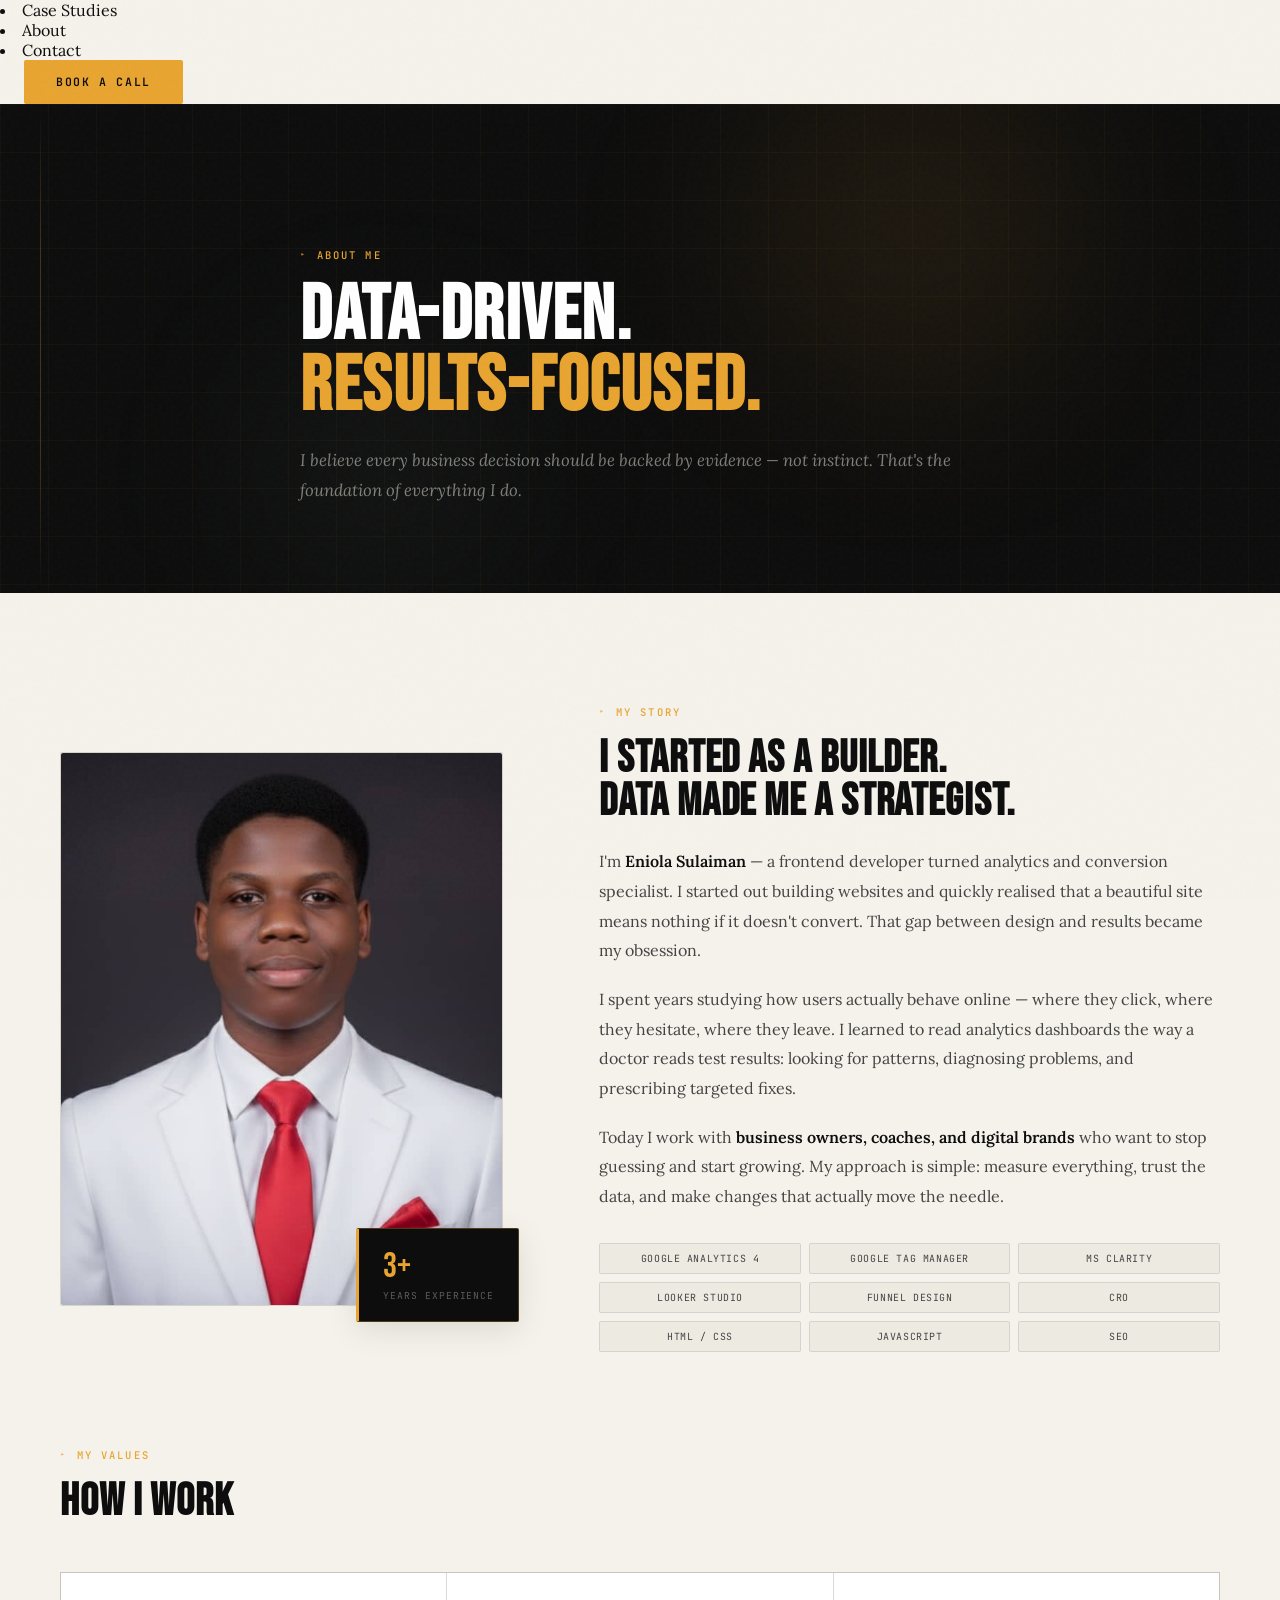
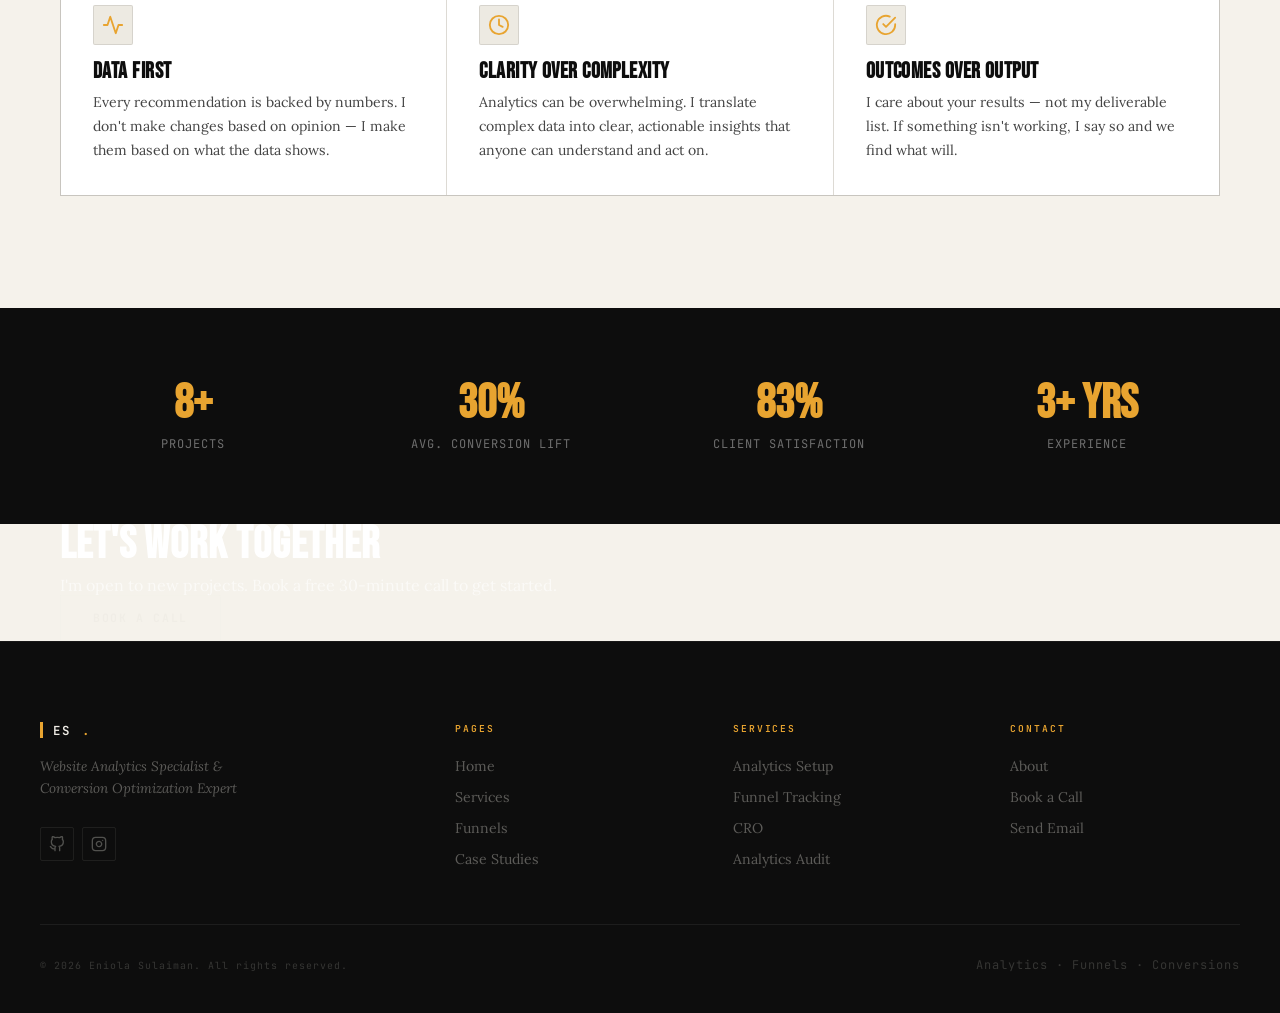
==== commit b284ba57: "chore:update skills" ====
--- a/about.html
+++ b/about.html
@@ -65,8 +65,8 @@
         <div class="about-skills-grid">
           <div class="about-skill-tag">Google Analytics 4</div>
           <div class="about-skill-tag">Google Tag Manager</div>
-          <div class="about-skill-tag">Hotjar</div>
-          <div class="about-skill-tag">Mixpanel</div>
+          <div class="about-skill-tag">MS Clarity</div>
+          <div class="about-skill-tag">Looker Studio</div>
           <div class="about-skill-tag">Funnel Design</div>
           <div class="about-skill-tag">CRO</div>
           <div class="about-skill-tag">HTML / CSS</div>
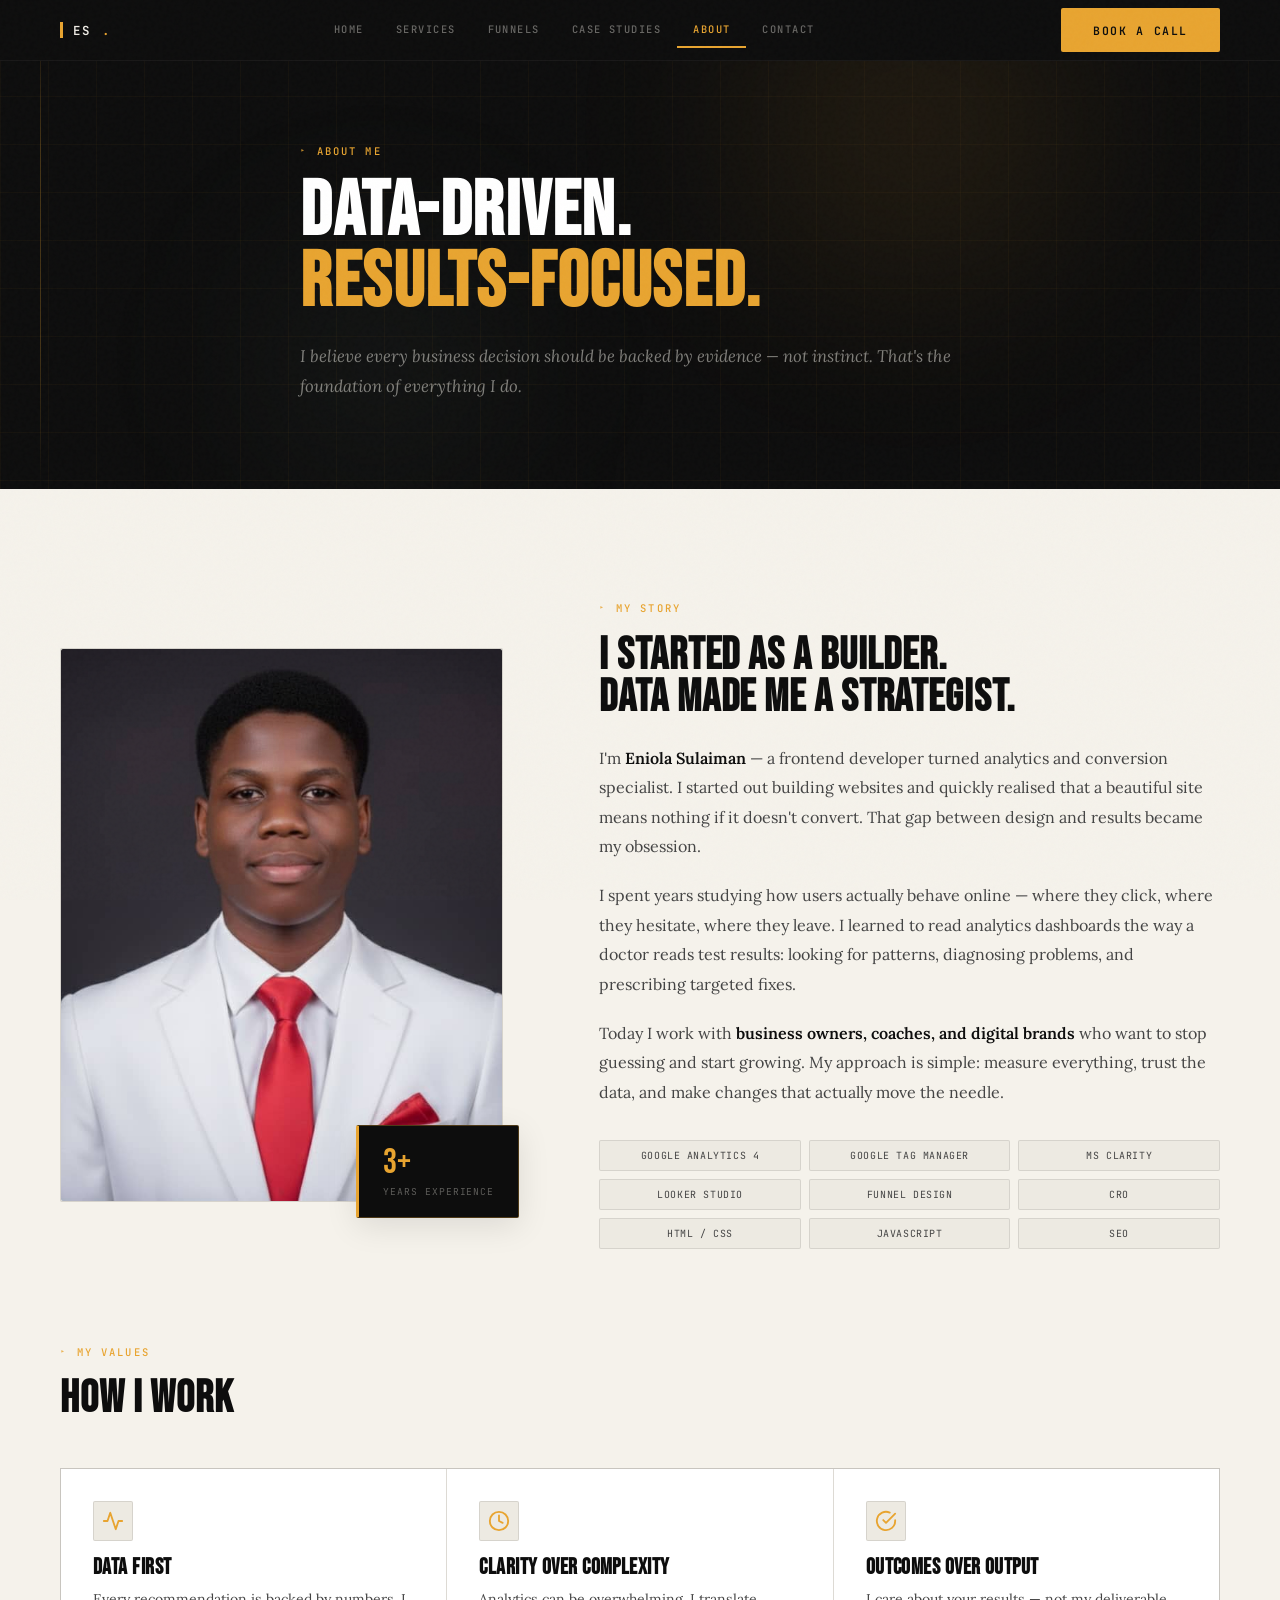
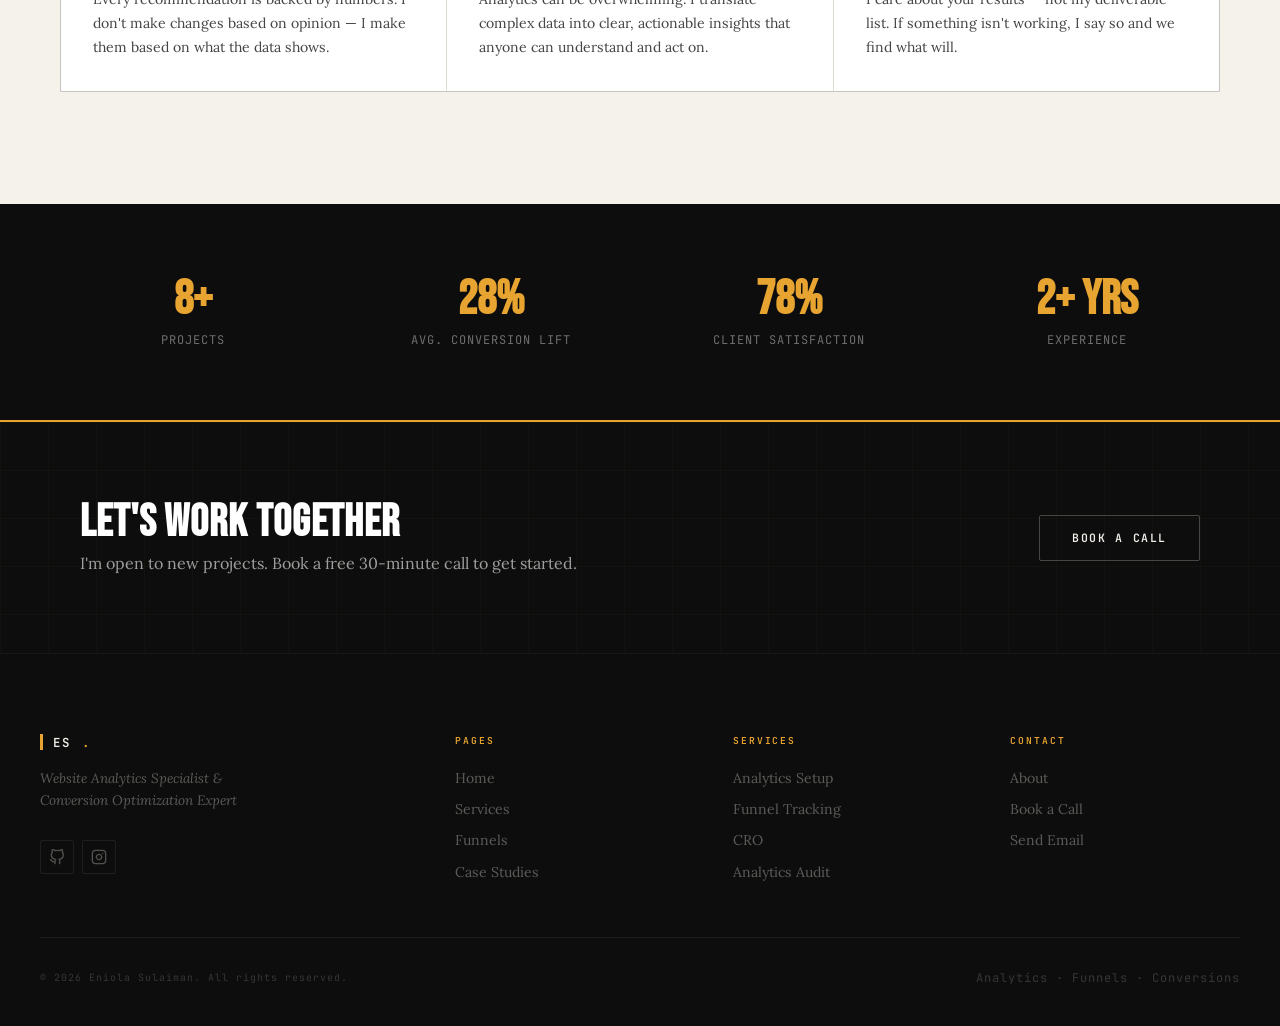
==== commit 8a1f3d11: "chore:replace placeholder with real profile picture URL" ====
--- a/about.html
+++ b/about.html
@@ -5,12 +5,12 @@
   <meta name="viewport" content="width=device-width, initial-scale=1.0" />
   <title>About Eniola Sulaiman — Data-Driven Web Strategist</title>
   <meta name="description" content="Learn about Eniola Sulaiman's analytics-focused approach to web strategy, conversion optimization, and funnel design." />
-  <!-- FIX #3: OG image — replace [YOUR_OG_IMAGE_URL] with your 1200×630 branded image URL -->
+  <!-- FIX #3: OG image — replace assets/profile-picture.jpg with your 1200×630 branded image URL -->
   <meta property="og:type" content="website" />
   <meta property="og:title" content="About Eniola Sulaiman — Data-Driven Web Strategist" />
   <meta property="og:description" content="Learn about Eniola Sulaiman's analytics-focused approach to web strategy, conversion optimization, and funnel design." />
   <meta property="og:url" content="https://eniolasulaiman.dev/about.html" />
-  <meta property="og:image" content="[YOUR_OG_IMAGE_URL]" />
+  <meta property="og:image" content="assets/profile-picture.jpg" />
   <meta property="og:image:width" content="1200" />
   <meta property="og:image:height" content="630" />
   <!-- FIX #8: Preconnect to Google Fonts before stylesheet loads -->
@@ -19,6 +19,66 @@
   <link rel="icon" type="image/svg+xml" href="assets/favicon.svg">
   <link rel="stylesheet" href="css/style.css">
   <link rel="stylesheet" href="css/inner.css">
+  <link rel="stylesheet" href="css/home.css">
+  <!-- FIX #4: JSON-LD Service schema — tells Google what specific services you offer,
+         which can help your services page rank for searches like "GA4 setup freelancer". -->
+  <script type="application/ld+json">
+    {
+      "@context": "https://schema.org",
+      "@type": "ItemList",
+      "name": "Analytics & Conversion Services by Eniola Sulaiman",
+      "itemListElement": [
+        {
+          "@type": "ListItem", "position": 1,
+          "item": {
+            "@type": "Service",
+            "name": "Website Analytics Setup",
+            "description": "GA4, Google Tag Manager, and custom event tracking setup so you know exactly what's happening on your site.",
+            "provider": { "@type": "Person", "name": "Eniola Sulaiman", "url": "https://eniolasulaiman.dev" }
+          }
+        },
+        {
+          "@type": "ListItem", "position": 2,
+          "item": {
+            "@type": "Service",
+            "name": "Funnel Tracking & Optimization",
+            "description": "Identify where visitors drop off and fix the leaks — turning more of your existing traffic into customers.",
+            "provider": { "@type": "Person", "name": "Eniola Sulaiman", "url": "https://eniolasulaiman.dev" }
+          }
+        },
+        {
+          "@type": "ListItem", "position": 3,
+          "item": {
+            "@type": "Service",
+            "name": "Conversion Rate Optimization",
+            "description": "Data-backed improvements to landing pages, CTAs, and user journeys that increase your conversion rate.",
+            "provider": { "@type": "Person", "name": "Eniola Sulaiman", "url": "https://eniolasulaiman.dev" }
+          }
+        },
+        {
+          "@type": "ListItem", "position": 4,
+          "item": {
+            "@type": "Service",
+            "name": "Analytics Audit",
+            "description": "Full review of your current tracking setup — what's broken, what's missing, and what to prioritise first.",
+            "provider": { "@type": "Person", "name": "Eniola Sulaiman", "url": "https://eniolasulaiman.dev" }
+          }
+        }
+      ]
+    }
+    </script>
+  </head>
+  
+  <body>
+  
+    <div class="nav-overlay" id="navOverlay"></div>
+    <nav class="nav" id="mainNav">
+      <div class="nav-inner">
+        <a href="index.html" class="nav-logo">ES<span class="dot">.</span></a>
+        <ul class="nav-links" id="navLinks">
+          <li><a href="index.html">Home</a></li>
+          <li><a href="services.html" class="active">Services</a></li>
+          <li><a href="funnels.html">Funnels</a></li>
       <li><a href="case-studies.html">Case Studies</a></li>
       <li><a href="about.html" class="active">About</a></li>
       <li><a href="contact.html">Contact</a></li>
--- a/css/home.css
+++ b/css/home.css
@@ -0,0 +1,528 @@
+/* ============================================
+   HOME PAGE — Instrument Panel Aesthetic
+============================================ */
+
+/* ============================================
+   HERO
+============================================ */
+.hero {
+  min-height: 100svh;
+  background: var(--ink);
+  position: relative;
+  overflow: hidden;
+  display: flex;
+  align-items: center;
+  padding-top: 60px; /* nav height */
+}
+
+.hero-bg { position: absolute; inset: 0; pointer-events: none; }
+
+.hero-grid-overlay {
+  position: absolute;
+  inset: 0;
+  background-image:
+    linear-gradient(rgba(232,164,48,0.04) 1px, transparent 1px),
+    linear-gradient(90deg, rgba(232,164,48,0.04) 1px, transparent 1px);
+  background-size: 48px 48px;
+  opacity: 0.7;
+}
+
+/* Vertical rule — like a ruler on an instrument panel */
+.hero-rule {
+  position: absolute;
+  left: 2.5rem;
+  top: 0; bottom: 0;
+  width: 1px;
+  background: linear-gradient(to bottom, transparent, rgba(232,164,48,0.2) 30%, rgba(232,164,48,0.2) 70%, transparent);
+  pointer-events: none;
+}
+
+.hero-inner {
+  display: grid;
+  grid-template-columns: 1fr 1fr;
+  gap: 4rem;
+  align-items: center;
+  padding-top: 3rem;
+  padding-bottom: 4rem;
+  position: relative;
+  z-index: 1;
+  width: 100%;
+  max-width: 1240px;
+  margin: 0 auto;
+  padding-left: 2.5rem;
+  padding-right: 2.5rem;
+}
+
+.hero-content { max-width: 580px; }
+
+.hero-content .badge { margin-bottom: 2rem; }
+
+.hero-content h1 {
+  color: var(--cream);
+  margin-bottom: 1.8rem;
+  font-size: clamp(4.5rem, 9vw, 9.5rem);
+  line-height: 0.88;
+}
+
+/* Amber underline on the accent word */
+.hero-content h1 .accent-text {
+  position: relative;
+  display: inline-block;
+}
+.hero-content h1 .accent-text::after {
+  content: '';
+  position: absolute;
+  bottom: 0.05em;
+  left: 0; right: 0;
+  height: 3px;
+  background: var(--amber);
+}
+
+.hero-sub {
+  font-family: var(--font-body);
+  font-style: italic;
+  font-size: 1.05rem;
+  color: rgba(240,237,230,0.55);
+  line-height: 1.8;
+  margin-bottom: 2.5rem;
+  max-width: 440px;
+}
+
+.hero-actions {
+  display: flex;
+  flex-wrap: wrap;
+  gap: 0.85rem;
+  margin-bottom: 3rem;
+}
+
+.hero-tags {
+  display: flex;
+  flex-wrap: wrap;
+  gap: 0.4rem;
+}
+.tag {
+  font-family: var(--font-mono);
+  font-size: 0.62rem;
+  color: rgba(240,237,230,0.3);
+  border: 1px solid rgba(240,237,230,0.08);
+  padding: 0.28rem 0.65rem;
+  border-radius: 2px;
+  letter-spacing: 0.1em;
+  text-transform: uppercase;
+}
+
+/* Dashboard Card */
+.hero-visual { position: relative; }
+
+.dashboard-card {
+  background: rgba(240,237,230,0.03);
+  border: 1px solid rgba(240,237,230,0.08);
+  border-top: 2px solid var(--amber);
+  border-radius: 2px;
+  padding: 1.8rem;
+  backdrop-filter: blur(20px);
+  -webkit-backdrop-filter: blur(20px);
+  box-shadow: 0 24px 80px rgba(0,0,0,0.5), inset 0 1px 0 rgba(240,237,230,0.04);
+  transition: transform 0.1s ease;
+}
+
+.dc-header {
+  display: flex;
+  align-items: center;
+  justify-content: space-between;
+  margin-bottom: 1.5rem;
+  padding-bottom: 1rem;
+  border-bottom: 1px solid rgba(240,237,230,0.06);
+}
+
+.dc-title {
+  font-family: var(--font-mono);
+  font-size: 0.68rem;
+  font-weight: 600;
+  letter-spacing: 0.16em;
+  text-transform: uppercase;
+  color: rgba(240,237,230,0.5);
+}
+
+.dc-chart { margin-bottom: 1.5rem; }
+.chart-svg { width: 100%; height: auto; display: block; }
+
+.dc-metrics {
+  display: grid;
+  grid-template-columns: repeat(3, 1fr);
+  gap: 1rem;
+  border-top: 1px solid rgba(240,237,230,0.06);
+  padding-top: 1.2rem;
+}
+.dc-metric { display: flex; flex-direction: column; gap: 0.25rem; }
+.dc-metric-val {
+  font-family: var(--font-display);
+  font-size: 1.8rem;
+  color: var(--cream);
+  line-height: 1;
+}
+.dc-metric-label {
+  font-family: var(--font-mono);
+  font-size: 0.58rem;
+  color: rgba(240,237,230,0.3);
+  text-transform: uppercase;
+  letter-spacing: 0.1em;
+}
+.dc-metric-change { font-family: var(--font-mono); font-size: 0.65rem; font-weight: 600; }
+.dc-metric-change.up   { color: var(--signal-up); }
+.dc-metric-change.down { color: var(--signal-up); } /* bounce down = good */
+
+/* Floating chips */
+.float-chip {
+  position: absolute;
+  display: flex;
+  align-items: center;
+  gap: 0.5rem;
+  background: rgba(13,13,13,0.85);
+  border: 1px solid rgba(240,237,230,0.1);
+  border-radius: 2px;
+  padding: 0.5rem 0.9rem;
+  font-family: var(--font-mono);
+  font-size: 0.65rem;
+  color: var(--cream);
+  backdrop-filter: blur(12px);
+  white-space: nowrap;
+  transition: transform 0.1s ease;
+}
+.float-chip svg { flex-shrink: 0; }
+.chip-1 { top: -1rem; right: 0; border-left: 2px solid var(--amber); }
+.chip-2 { bottom: 5rem; left: -1rem; border-left: 2px solid var(--sage); }
+.chip-3 { top: 38%; right: -0.5rem; border-left: 2px solid rgba(240,237,230,0.3); }
+
+/* Scroll hint */
+.hero-scroll {
+  position: absolute;
+  bottom: 2rem;
+  left: 50%;
+  transform: translateX(-50%);
+  display: flex;
+  flex-direction: column;
+  align-items: center;
+  gap: 0.6rem;
+  color: rgba(240,237,230,0.2);
+  font-family: var(--font-mono);
+  font-size: 0.6rem;
+  letter-spacing: 0.16em;
+  text-transform: uppercase;
+}
+.scroll-line { width: 1px; height: 36px; background: linear-gradient(to bottom, transparent, rgba(232,164,48,0.4)); animation: scrollPulse 2.5s ease-in-out infinite; }
+@keyframes scrollPulse { 0%, 100% { opacity: 0.3; } 50% { opacity: 1; } }
+
+/* ============================================
+   METRICS STRIP
+============================================ */
+.metrics-strip {
+  background: var(--ink);
+  border-top: 1px solid rgba(232,164,48,0.15);
+  border-bottom: 1px solid rgba(232,164,48,0.15);
+  padding: 0;
+}
+
+.metrics-grid {
+  display: grid;
+  grid-template-columns: repeat(4, 1fr);
+}
+
+.metric-item {
+  display: flex;
+  flex-direction: column;
+  align-items: center;
+  text-align: center;
+  padding: 2.5rem 2rem;
+  border-right: 1px solid rgba(240,237,230,0.07);
+  position: relative;
+}
+.metric-item:last-child { border-right: none; }
+
+/* Amber top tick on hover */
+.metric-item::before {
+  content: '';
+  position: absolute;
+  top: 0; left: 50%;
+  transform: translateX(-50%);
+  width: 2px; height: 0;
+  background: var(--amber);
+  transition: height 0.3s ease;
+}
+.metric-item:hover::before { height: 4px; }
+
+.metric-num {
+  font-family: var(--font-display);
+  font-size: 3.5rem;
+  color: var(--cream);
+  line-height: 1;
+  margin-bottom: 0.5rem;
+}
+.metric-num .accent { color: var(--amber); }
+
+.metric-desc {
+  font-family: var(--font-mono);
+  font-size: 0.6rem;
+  color: rgba(240,237,230,0.3);
+  text-transform: uppercase;
+  letter-spacing: 0.14em;
+}
+
+/* ============================================
+   WHAT I DO
+============================================ */
+.what-i-do { background: var(--bg); }
+
+.section-intro { max-width: 620px; margin-bottom: 5rem; }
+
+.section-sub {
+  font-family: var(--font-body);
+  font-style: italic;
+  font-size: 1rem;
+  color: var(--ink-muted);
+  line-height: 1.8;
+  margin-top: 1.4rem;
+}
+
+.services-preview-grid {
+  display: grid;
+  grid-template-columns: repeat(4, 1fr);
+  gap: 1px;
+  background: var(--border-light);
+  border: 1px solid var(--border-light);
+  margin-bottom: 4rem;
+}
+
+.sp-card {
+  background: var(--white);
+  padding: 2rem;
+  transition: all 0.25s ease;
+  position: relative;
+}
+
+.sp-card::after {
+  content: '';
+  position: absolute;
+  bottom: 0; left: 0; right: 0;
+  height: 2px;
+  background: var(--amber);
+  transform: scaleX(0);
+  transform-origin: left;
+  transition: transform 0.3s ease;
+}
+
+.sp-card:hover { background: var(--ink); }
+.sp-card:hover h3 { color: var(--cream); }
+.sp-card:hover p { color: rgba(240,237,230,0.5); }
+.sp-card:hover .sp-link { color: var(--amber); }
+.sp-card:hover .sp-icon { background: rgba(232,164,48,0.12); border-color: rgba(232,164,48,0.25); color: var(--amber); }
+.sp-card:hover::after { transform: scaleX(1); }
+
+/* Service number */
+.sp-num {
+  font-family: var(--font-mono);
+  font-size: 0.6rem;
+  font-weight: 600;
+  color: rgba(13,13,13,0.2);
+  letter-spacing: 0.1em;
+  margin-bottom: 1.2rem;
+  transition: color 0.25s ease;
+}
+.sp-card:hover .sp-num { color: rgba(240,237,230,0.2); }
+
+.sp-icon {
+  width: 48px; height: 48px;
+  background: var(--amber-faint);
+  border: 1px solid var(--border-amber);
+  border-radius: 2px;
+  display: flex;
+  align-items: center;
+  justify-content: center;
+  color: var(--amber);
+  margin-bottom: 1.2rem;
+  transition: all 0.25s ease;
+}
+
+.sp-card h3 {
+  font-family: var(--font-display);
+  font-size: 1.4rem;
+  color: var(--ink);
+  margin-bottom: 0.75rem;
+  transition: color 0.25s ease;
+  line-height: 1.0;
+}
+
+.sp-card p {
+  font-family: var(--font-body);
+  font-size: 0.88rem;
+  color: var(--ink-muted);
+  line-height: 1.7;
+  margin-bottom: 1.4rem;
+  transition: color 0.25s ease;
+}
+
+.sp-link {
+  display: inline-flex;
+  align-items: center;
+  gap: 0.4rem;
+  font-family: var(--font-mono);
+  font-size: 0.62rem;
+  font-weight: 600;
+  color: var(--amber);
+  text-transform: uppercase;
+  letter-spacing: 0.12em;
+  transition: gap 0.2s ease;
+}
+.sp-link:hover { gap: 0.7rem; }
+
+.section-cta { text-align: center; }
+
+/* ============================================
+   FUNNEL PREVIEW
+============================================ */
+.funnel-preview {
+  background: var(--ink);
+  position: relative;
+  overflow: hidden;
+}
+
+.funnel-preview::before {
+  content: '';
+  position: absolute;
+  inset: 0;
+  background-image:
+    linear-gradient(rgba(232,164,48,0.04) 1px, transparent 1px),
+    linear-gradient(90deg, rgba(232,164,48,0.04) 1px, transparent 1px);
+  background-size: 48px 48px;
+}
+
+.funnel-preview-inner {
+  display: grid;
+  grid-template-columns: 1fr 1fr;
+  gap: 6rem;
+  align-items: center;
+  position: relative;
+  z-index: 1;
+}
+
+.funnel-svg {
+  width: 100%;
+  max-width: 360px;
+  margin: 0 auto;
+  display: block;
+  filter: drop-shadow(0 20px 60px rgba(232,164,48,0.1));
+}
+
+/* ============================================
+   TESTIMONIAL
+============================================ */
+.testimonial-section { background: var(--bg-alt); }
+
+.testimonial-card {
+  background: var(--white);
+  border: 1px solid var(--border-light);
+  border-left: 4px solid var(--amber);
+  border-radius: 2px;
+  padding: 3rem;
+  box-shadow: var(--shadow-md);
+  position: relative;
+}
+
+.tc-quote {
+  font-family: var(--font-display);
+  font-size: 5rem;
+  color: var(--amber);
+  line-height: 1;
+  margin-bottom: -0.75rem;
+  opacity: 0.25;
+}
+
+.tc-text {
+  font-family: var(--font-body);
+  font-style: italic;
+  font-size: 1.15rem;
+  line-height: 1.8;
+  color: var(--ink);
+  font-weight: 400;
+  margin-bottom: 2rem;
+}
+
+.tc-author { display: flex; align-items: center; gap: 1rem; }
+.tc-avatar {
+  width: 44px; height: 44px;
+  border-radius: 2px;
+  background: var(--ink);
+  display: flex;
+  align-items: center;
+  justify-content: center;
+  font-family: var(--font-mono);
+  font-size: 0.72rem;
+  font-weight: 600;
+  color: var(--amber);
+  flex-shrink: 0;
+}
+.tc-name { font-family: var(--font-display); font-size: 1.1rem; color: var(--ink); }
+.tc-role { font-family: var(--font-mono); font-size: 0.62rem; color: var(--ink-muted); text-transform: uppercase; letter-spacing: 0.1em; margin-top: 0.2rem; }
+.tc-stars { display: flex; gap: 2px; margin-left: auto; }
+
+/* ============================================
+   CTA STRIP
+============================================ */
+.cta-strip {
+  background: var(--ink);
+  padding: 5rem 2.5rem;
+  position: relative;
+  overflow: hidden;
+  border-top: 2px solid var(--amber);
+}
+
+.cta-strip::before {
+  content: '';
+  position: absolute;
+  inset: 0;
+  background-image:
+    linear-gradient(rgba(232,164,48,0.04) 1px, transparent 1px),
+    linear-gradient(90deg, rgba(232,164,48,0.04) 1px, transparent 1px);
+  background-size: 48px 48px;
+  pointer-events: none;
+}
+
+.cta-strip-inner {
+  max-width: 1240px;
+  margin: 0 auto;
+  display: flex;
+  align-items: center;
+  justify-content: space-between;
+  gap: 2rem;
+  flex-wrap: wrap;
+  position: relative;
+  z-index: 1;
+}
+
+/* ============================================
+   RESPONSIVE
+============================================ */
+@media (max-width: 1100px) {
+  .services-preview-grid { grid-template-columns: repeat(2, 1fr); }
+}
+
+@media (max-width: 900px) {
+  .hero-inner { grid-template-columns: 1fr; gap: 3rem; padding: 3rem 1.5rem; }
+  .hero-visual { display: none; }
+  .funnel-preview-inner { grid-template-columns: 1fr; gap: 3rem; }
+  .metrics-grid { grid-template-columns: repeat(2, 1fr); }
+  .metric-item:nth-child(2) { border-right: none; }
+  .metric-item:nth-child(3) { border-right: 1px solid rgba(240,237,230,0.07); }
+  .metric-item:nth-child(3), .metric-item:nth-child(4) { border-top: 1px solid rgba(240,237,230,0.07); }
+  .hero-rule { display: none; }
+}
+
+@media (max-width: 600px) {
+  .hero { padding-top: 60px; }
+  .hero-inner { padding: 2rem 1.5rem 3rem; }
+  .services-preview-grid { grid-template-columns: 1fr; }
+  .metrics-grid { grid-template-columns: repeat(2, 1fr); }
+  .cta-strip { padding: 4rem 1.5rem; }
+  .cta-strip-inner { flex-direction: column; text-align: center; }
+  .chip-1, .chip-2, .chip-3 { display: none; }
+}
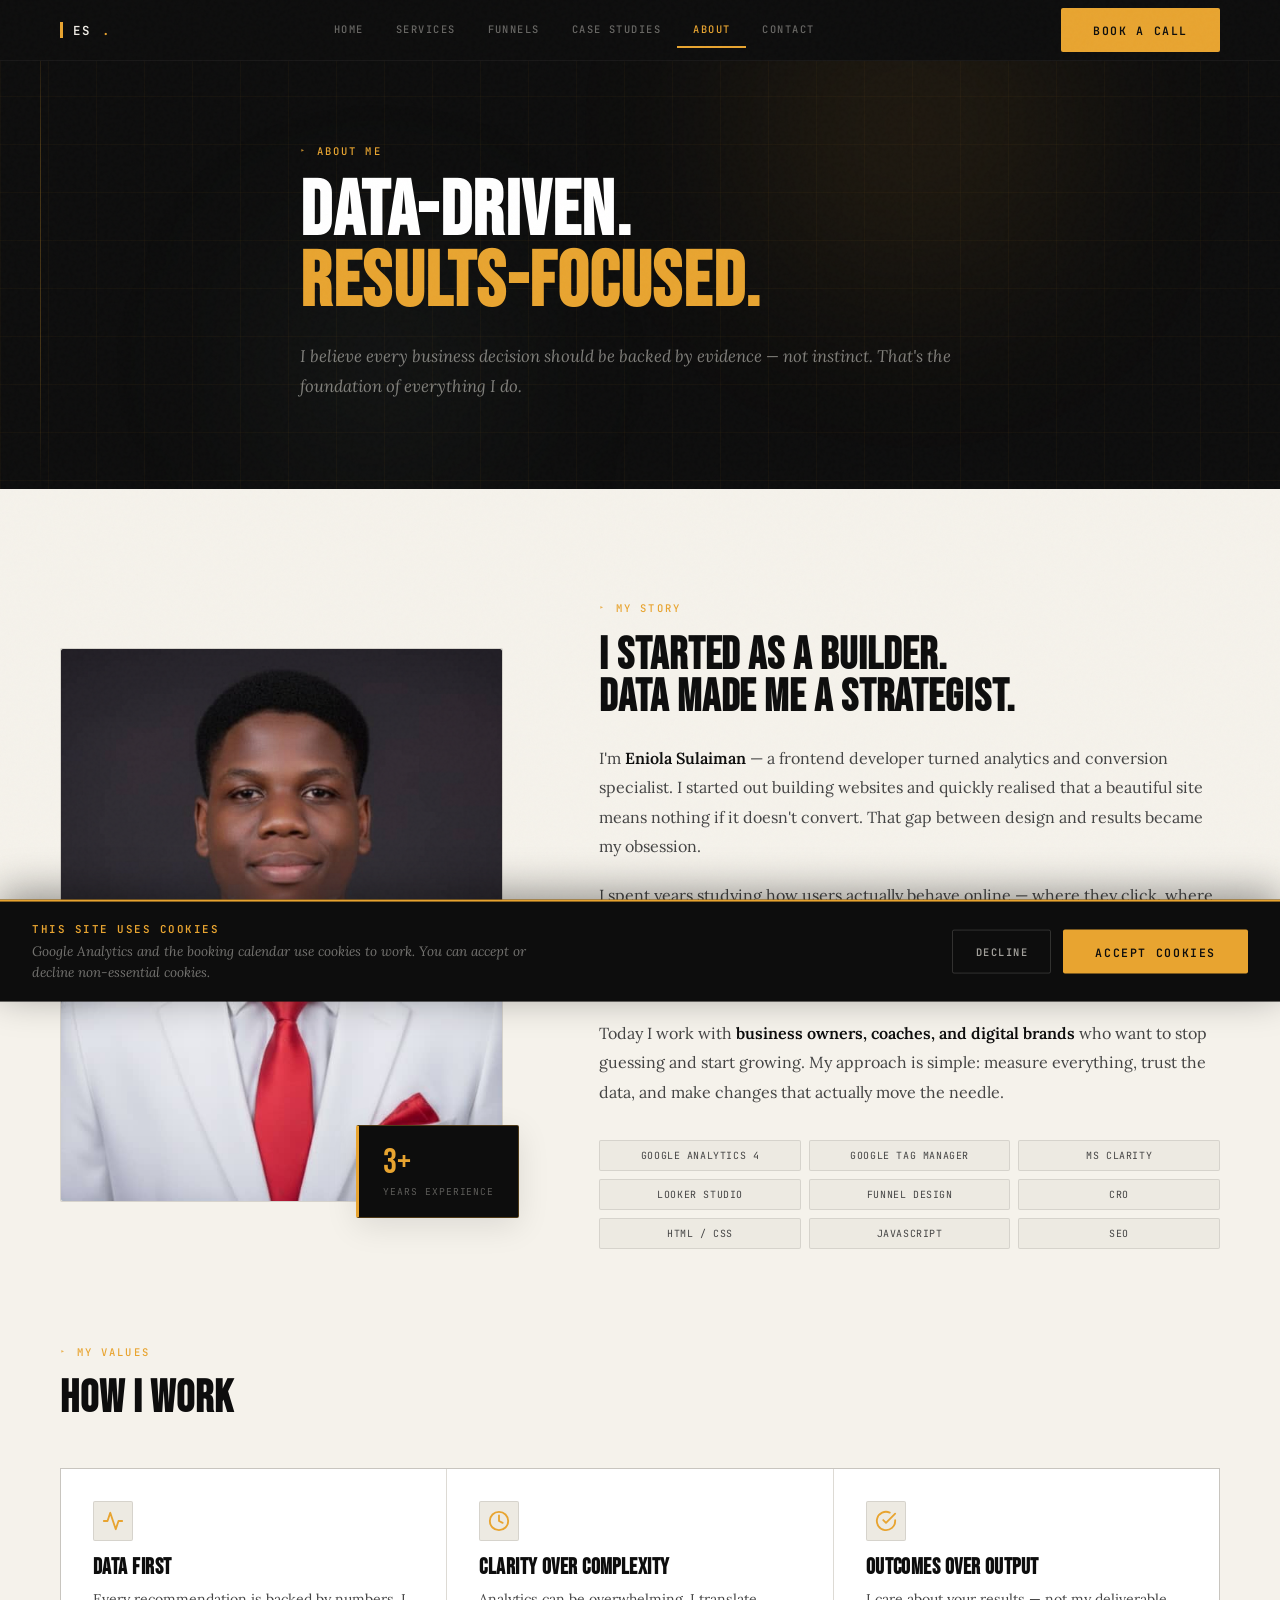
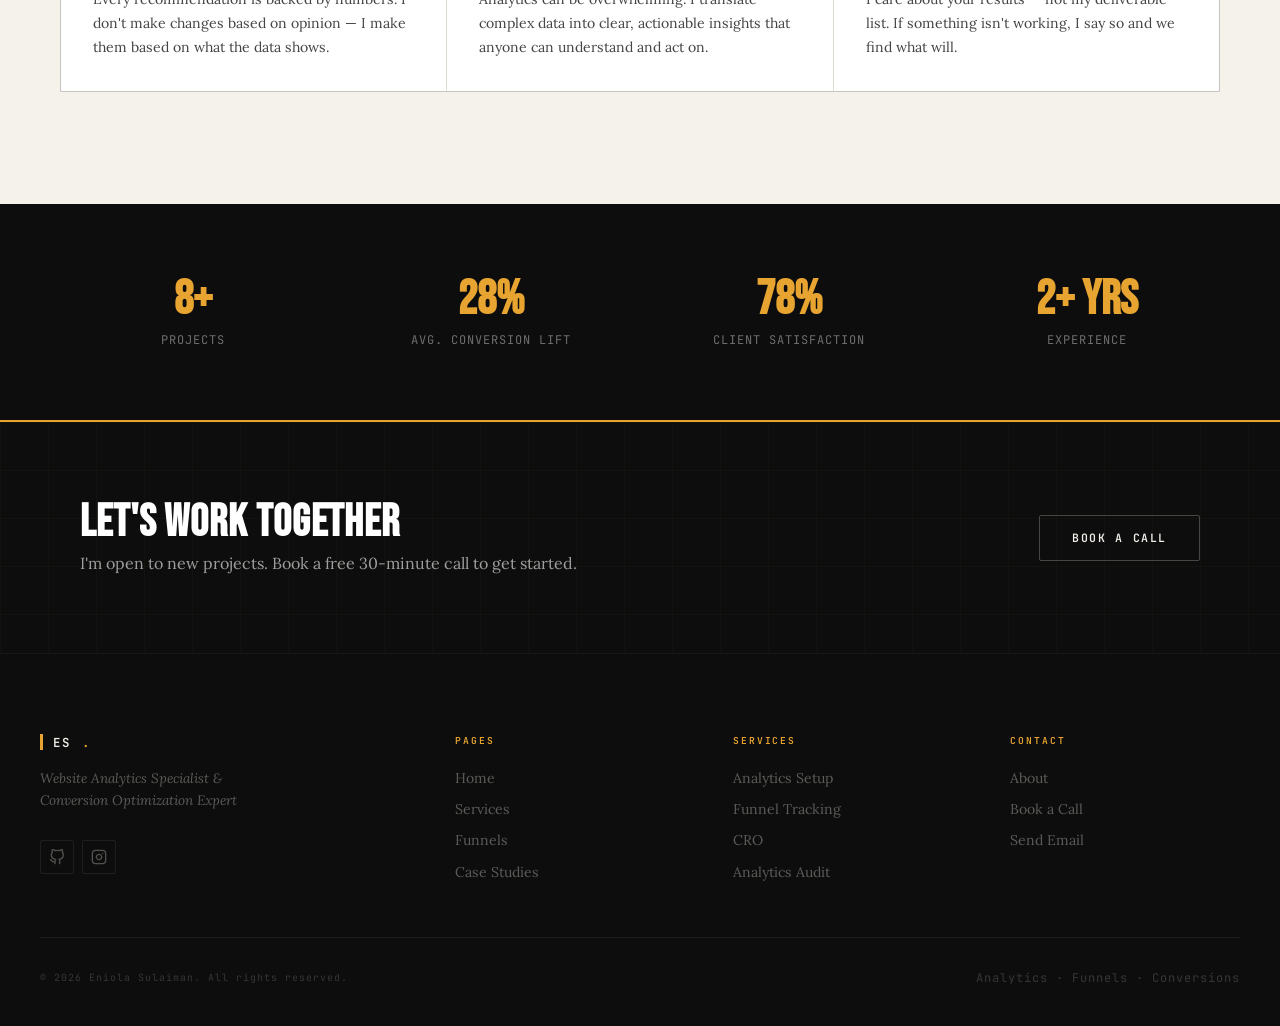
==== commit 59ab073c: "logic:add cookie banner for GA4 and calendly permission" ====
--- a/about.html
+++ b/about.html
@@ -67,7 +67,7 @@
       ]
     }
     </script>
-  </head>
+  <script>window.GA4_ID =`G-HR8712T900`</script> </head>
   
   <body>
   
@@ -213,5 +213,23 @@
   <div class="footer-bottom"><span>© 2026 Eniola Sulaiman. All rights reserved.</span><span style="font-family:var(--font-mono);font-size:0.75rem;">Analytics · Funnels · Conversions</span></div>
 </footer>
 <script src="js/main.js"></script>
+<div class="cookie-banner" id="cookieBanner" role="dialog"
+  aria-label="Cookie consent" aria-live="polite">
+  <div class="cookie-banner-inner">
+    <div class="cookie-text">
+      <span class="cookie-title">This site uses cookies</span>
+      <p>Google Analytics and the booking calendar use cookies to work.
+         You can accept or decline non-essential cookies.</p>
+    </div>
+    <div class="cookie-actions">
+      <button class="btn btn-light cookie-decline" id="cookieDecline">
+        Decline
+      </button>
+      <button class="btn btn-primary cookie-accept" id="cookieAccept">
+        Accept cookies
+      </button>
+    </div>
+  </div>
+</div>
 </body>
 </html>
--- a/css/inner.css
+++ b/css/inner.css
@@ -413,3 +413,152 @@
   .contact-form-card { padding: 1.5rem; }
   .page-hero { padding: 7rem 1.5rem 4rem; }
 }
+
+.calendly-wrapper {
+  border: 1px solid var(--border-amber);
+  border-top: 2px solid var(--amber);
+  border-radius: 2px;
+  overflow: hidden;
+  background: var(--bg);
+}
+
+.calendly-header {
+  display: flex;
+  align-items: center;
+  justify-content: space-between;
+  padding: 1.25rem 1.5rem;
+  background: var(--ink);
+  border-bottom: 1px solid rgba(232,164,48,0.12);
+}
+
+.calendly-header-left {
+  display: flex;
+  flex-direction: column;
+  gap: 0.25rem;
+}
+
+.calendly-sub {
+  font-family: var(--font-mono);
+  font-size: 0.6rem;
+  color: rgba(240,237,230,0.3);
+  text-transform: uppercase;
+  letter-spacing: 0.12em;
+  margin: 0;
+}
+
+/* Consent gate — shown before cookies accepted */
+.calendly-gate {
+  display: flex;
+  flex-direction: column;
+  align-items: center;
+  justify-content: center;
+  gap: 1rem;
+  padding: 3rem 2rem;
+  text-align: center;
+  background: var(--bg-alt);
+  min-height: 160px;
+}
+
+.calendly-gate-msg {
+  font-family: var(--font-body);
+  font-style: italic;
+  font-size: 0.9rem;
+  color: var(--ink-muted);
+  line-height: 1.7;
+  max-width: 320px;
+}
+
+.calendly-gate-msg a {
+  color: var(--amber);
+  text-decoration: underline;
+  text-underline-offset: 3px;
+}
+
+/* Calendly iframe wrapper — Calendly injects its own iframe here */
+.calendly-embed {
+  background: var(--ink);
+}
+
+/* Override Calendly's default iframe border/margin */
+.calendly-inline-widget {
+  display: block;
+  border: none;
+}
+
+/* ============================================
+   COOKIE BANNER
+============================================ */
+.cookie-banner {
+  position: fixed;
+  bottom: 0;
+  left: 0;
+  right: 0;
+  z-index: 9999;
+  background: var(--ink);
+  border-top: 2px solid var(--amber);
+  padding: 1.25rem 2rem;
+  transform: translateY(100%);
+  transition: transform 0.4s cubic-bezier(0.4, 0, 0.2, 1);
+  box-shadow: 0 -8px 40px rgba(0,0,0,0.4);
+}
+
+/* Visible state — added by JS */
+.cookie-banner.visible {
+  transform: translateY(0);
+}
+
+.cookie-banner-inner {
+  max-width: 1240px;
+  margin: 0 auto;
+  display: flex;
+  align-items: center;
+  justify-content: space-between;
+  gap: 2rem;
+  flex-wrap: wrap;
+}
+
+.cookie-text {
+  display: flex;
+  flex-direction: column;
+  gap: 0.3rem;
+}
+
+.cookie-title {
+  font-family: var(--font-mono);
+  font-size: 0.68rem;
+  font-weight: 600;
+  letter-spacing: 0.14em;
+  text-transform: uppercase;
+  color: var(--amber);
+}
+
+.cookie-text p {
+  font-family: var(--font-body);
+  font-style: italic;
+  font-size: 0.85rem;
+  color: rgba(240,237,230,0.45);
+  line-height: 1.5;
+  max-width: 520px;
+  margin: 0;
+}
+
+.cookie-actions {
+  display: flex;
+  gap: 0.75rem;
+  flex-shrink: 0;
+}
+
+/* Make Decline slightly smaller/less prominent than Accept */
+.cookie-decline {
+  font-size: 0.65rem;
+  padding: 0.7rem 1.4rem;
+  opacity: 0.65;
+}
+.cookie-decline:hover { opacity: 1; }
+
+@media (max-width: 600px) {
+  .cookie-banner { padding: 1.25rem 1.5rem; }
+  .cookie-banner-inner { flex-direction: column; align-items: flex-start; gap: 1.25rem; }
+  .cookie-actions { width: 100%; justify-content: flex-end; }
+  .calendly-header { flex-direction: column; align-items: flex-start; gap: 0.75rem; }
+}
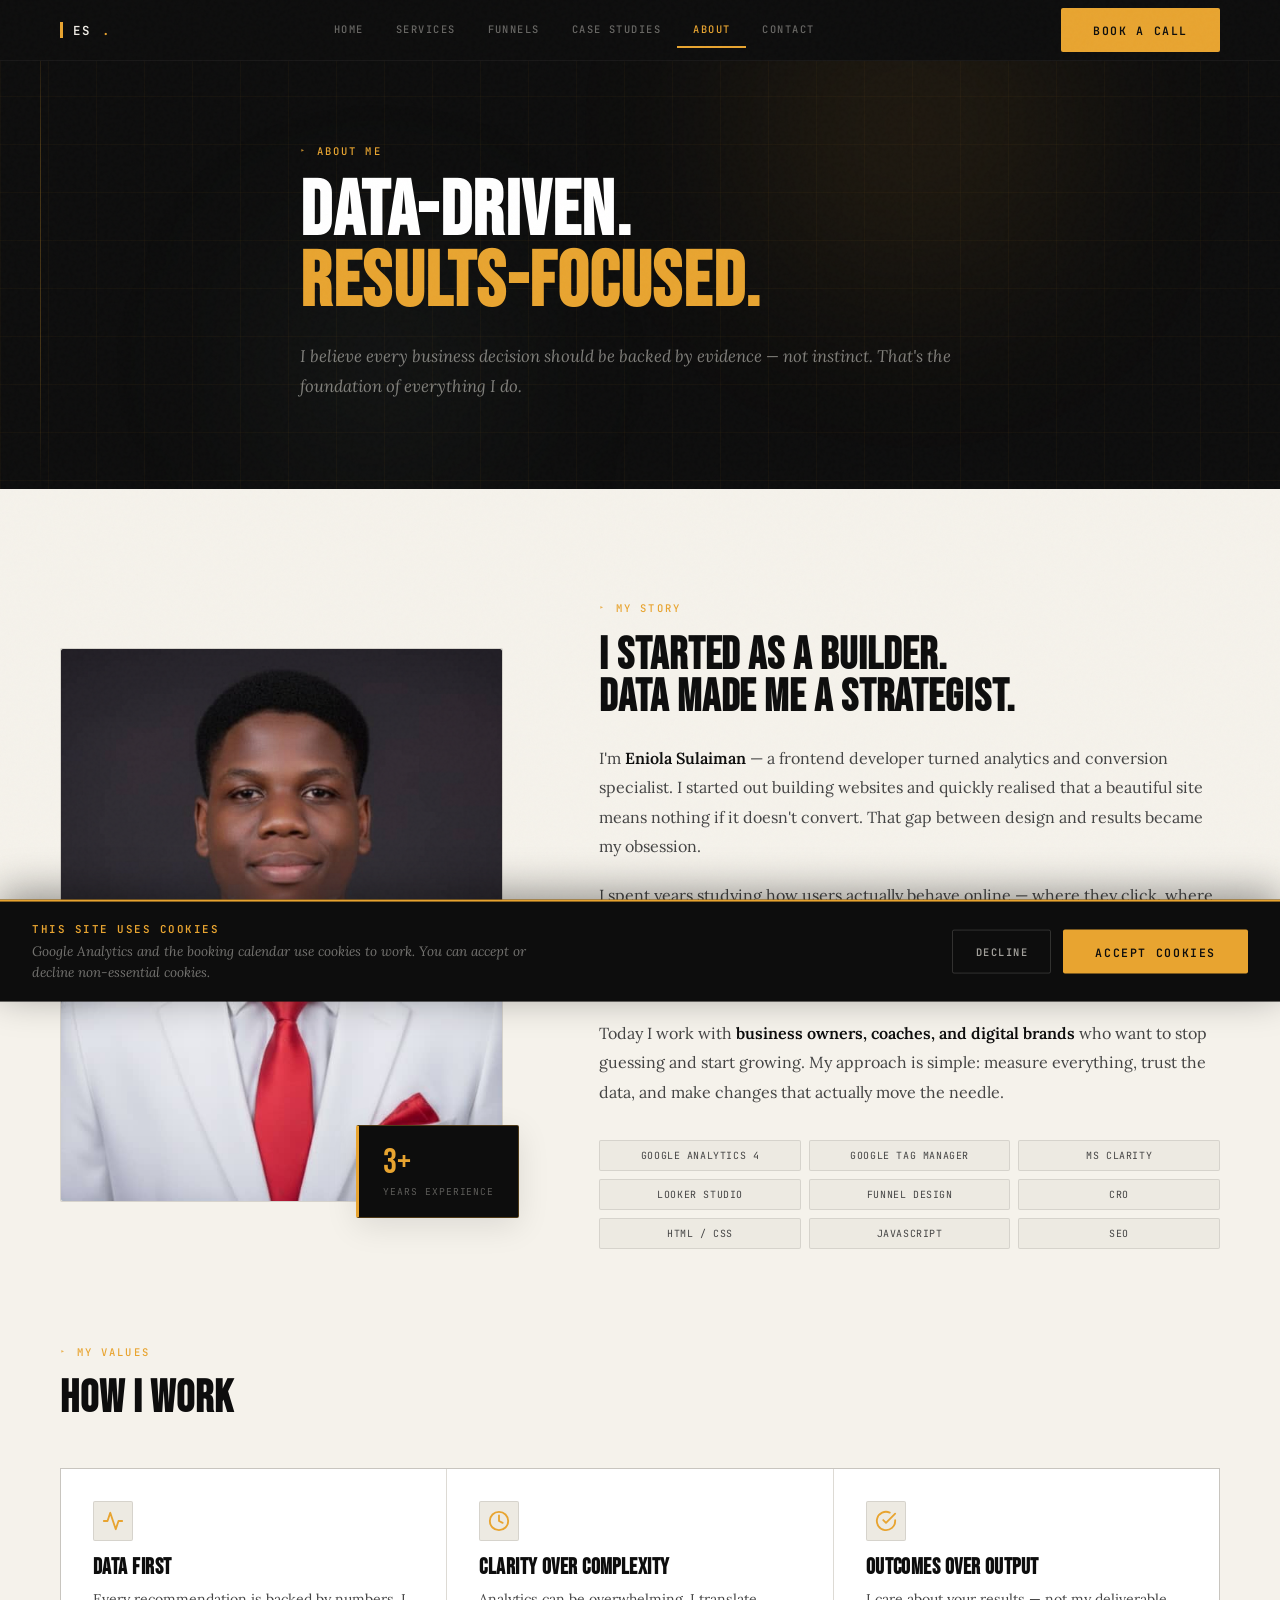
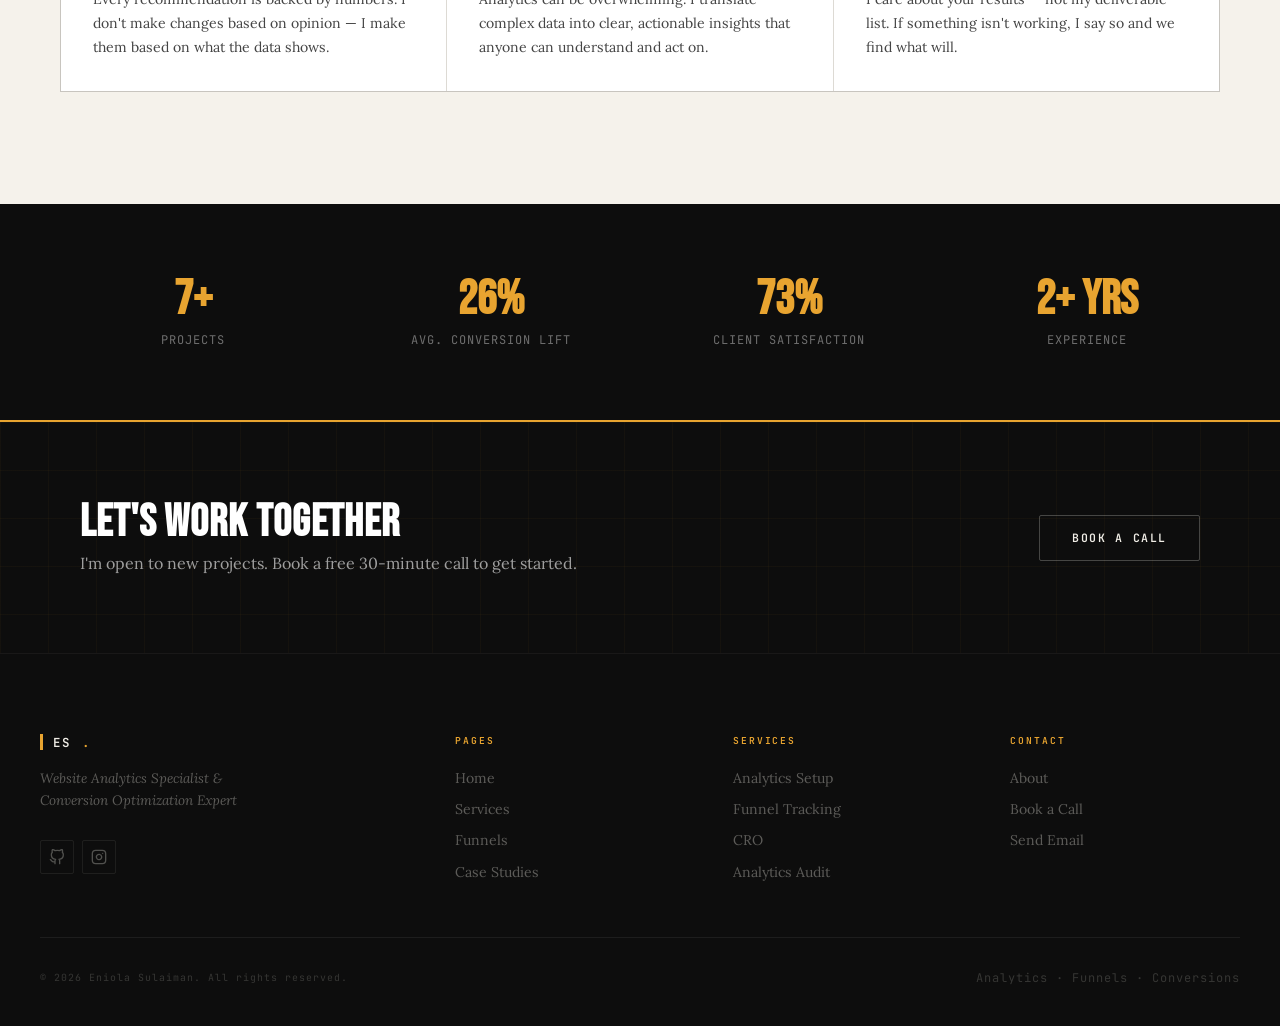
==== commit e1e98b73: "logic:add google tag to redesigned site" ====
--- a/about.html
+++ b/about.html
@@ -1,6 +1,6 @@
 <!DOCTYPE html>
 <html lang="en">
-<head>
+<head> <!-- Google Tag Manager -->     <script>(function (w, d, s, l, i) {             w[l] = w[l] || []; w[l].push({                 'gtm.start':                     new Date().getTime(), event: 'gtm.js'             }); var f = d.getElementsByTagName(s)[0],                 j = d.createElement(s), dl = l != 'dataLayer' ? '&l=' + l : ''; j.async = true; j.src =                     'https://www.googletagmanager.com/gtm.js?id=' + i + dl; f.parentNode.insertBefore(j, f);         })(window, document, 'script', 'dataLayer', 'GTM-W47N9C6C');</script>     <!-- End Google Tag Manager -->
   <meta charset="UTF-8" />
   <meta name="viewport" content="width=device-width, initial-scale=1.0" />
   <title>About Eniola Sulaiman — Data-Driven Web Strategist</title>
@@ -69,7 +69,7 @@
     </script>
   <script>window.GA4_ID =`G-HR8712T900`</script> </head>
   
-  <body>
+  <body> <!-- Google Tag Manager (noscript) --> <noscript><iframe src="https://www.googletagmanager.com/ns.html?id=GTM-W47N9C6C" height="0" width="0" style="display:none;visibility:hidden"></iframe></noscript> <!-- End Google Tag Manager (noscript) -->
   
     <div class="nav-overlay" id="navOverlay"></div>
     <nav class="nav" id="mainNav">
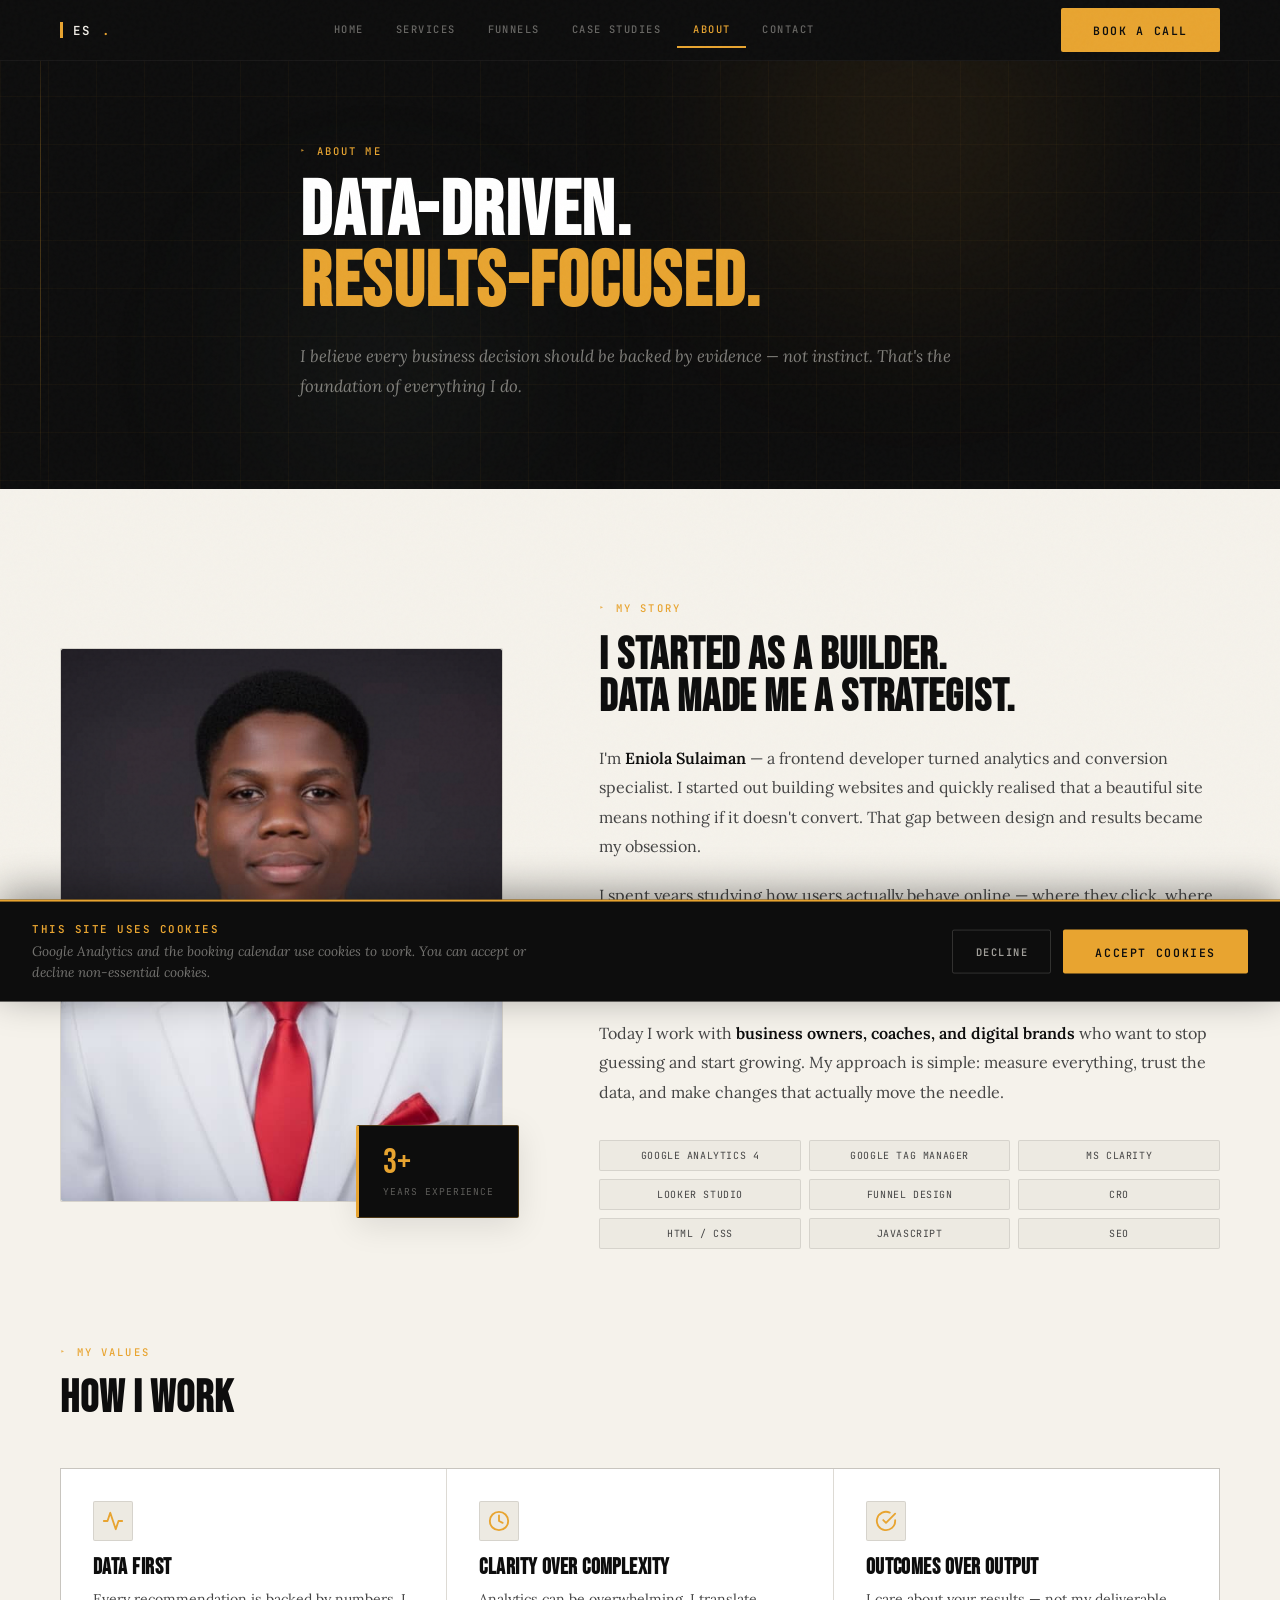
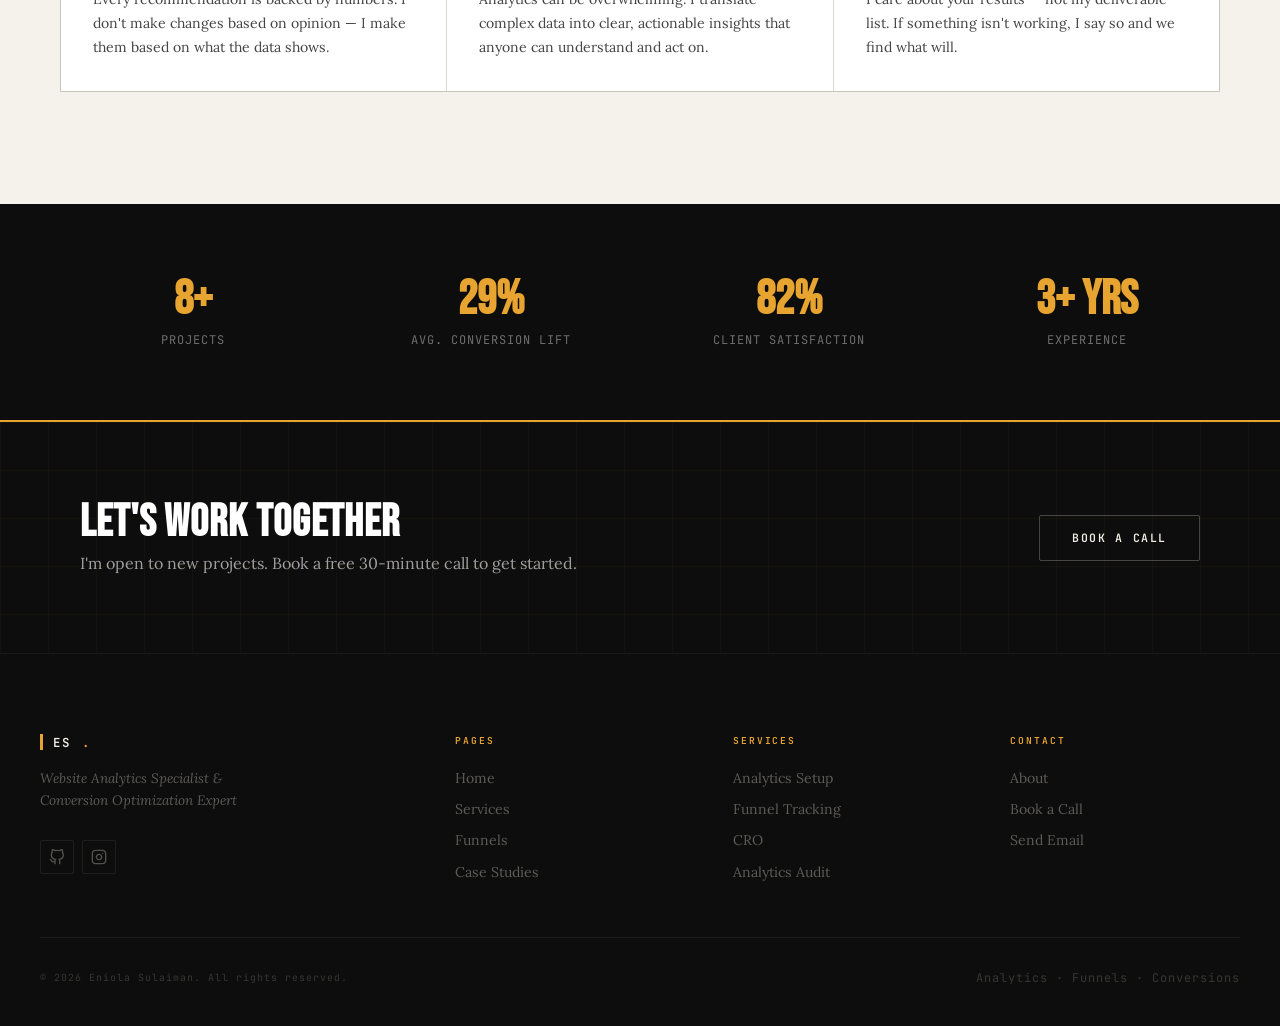
==== commit db271688: "chore:format code" ====
--- a/about.html
+++ b/about.html
@@ -1,14 +1,20 @@
 <!DOCTYPE html>
 <html lang="en">
-<head> <!-- Google Tag Manager -->     <script>(function (w, d, s, l, i) {             w[l] = w[l] || []; w[l].push({                 'gtm.start':                     new Date().getTime(), event: 'gtm.js'             }); var f = d.getElementsByTagName(s)[0],                 j = d.createElement(s), dl = l != 'dataLayer' ? '&l=' + l : ''; j.async = true; j.src =                     'https://www.googletagmanager.com/gtm.js?id=' + i + dl; f.parentNode.insertBefore(j, f);         })(window, document, 'script', 'dataLayer', 'GTM-W47N9C6C');</script>     <!-- End Google Tag Manager -->
+
+<head>
+  <!-- Google Tag Manager -->
+  <script>(function (w, d, s, l, i) { w[l] = w[l] || []; w[l].push({ 'gtm.start': new Date().getTime(), event: 'gtm.js' }); var f = d.getElementsByTagName(s)[0], j = d.createElement(s), dl = l != 'dataLayer' ? '&l=' + l : ''; j.async = true; j.src = 'https://www.googletagmanager.com/gtm.js?id=' + i + dl; f.parentNode.insertBefore(j, f); })(window, document, 'script', 'dataLayer', 'GTM-W47N9C6C');</script>
+  <!-- End Google Tag Manager -->
   <meta charset="UTF-8" />
   <meta name="viewport" content="width=device-width, initial-scale=1.0" />
   <title>About Eniola Sulaiman — Data-Driven Web Strategist</title>
-  <meta name="description" content="Learn about Eniola Sulaiman's analytics-focused approach to web strategy, conversion optimization, and funnel design." />
+  <meta name="description"
+    content="Learn about Eniola Sulaiman's analytics-focused approach to web strategy, conversion optimization, and funnel design." />
   <!-- FIX #3: OG image — replace assets/profile-picture.jpg with your 1200×630 branded image URL -->
   <meta property="og:type" content="website" />
   <meta property="og:title" content="About Eniola Sulaiman — Data-Driven Web Strategist" />
-  <meta property="og:description" content="Learn about Eniola Sulaiman's analytics-focused approach to web strategy, conversion optimization, and funnel design." />
+  <meta property="og:description"
+    content="Learn about Eniola Sulaiman's analytics-focused approach to web strategy, conversion optimization, and funnel design." />
   <meta property="og:url" content="https://eniolasulaiman.dev/about.html" />
   <meta property="og:image" content="assets/profile-picture.jpg" />
   <meta property="og:image:width" content="1200" />
@@ -67,169 +73,252 @@
       ]
     }
     </script>
-  <script>window.GA4_ID =`G-HR8712T900`</script> </head>
-  
-  <body> <!-- Google Tag Manager (noscript) --> <noscript><iframe src="https://www.googletagmanager.com/ns.html?id=GTM-W47N9C6C" height="0" width="0" style="display:none;visibility:hidden"></iframe></noscript> <!-- End Google Tag Manager (noscript) -->
-  
-    <div class="nav-overlay" id="navOverlay"></div>
-    <nav class="nav" id="mainNav">
-      <div class="nav-inner">
-        <a href="index.html" class="nav-logo">ES<span class="dot">.</span></a>
-        <ul class="nav-links" id="navLinks">
+  <script>window.GA4_ID = `G-HR8712T900`</script>
+</head>
+
+<body>
+  <!-- Google Tag Manager (noscript) --> <noscript><iframe
+      src="https://www.googletagmanager.com/ns.html?id=GTM-W47N9C6C" height="0" width="0"
+      style="display:none;visibility:hidden"></iframe></noscript> <!-- End Google Tag Manager (noscript) -->
+
+  <div class="nav-overlay" id="navOverlay"></div>
+  <nav class="nav" id="mainNav">
+    <div class="nav-inner">
+      <a href="index.html" class="nav-logo">ES<span class="dot">.</span></a>
+      <ul class="nav-links" id="navLinks">
+        <li><a href="index.html">Home</a></li>
+        <li><a href="services.html" class="active">Services</a></li>
+        <li><a href="funnels.html">Funnels</a></li>
+        <li><a href="case-studies.html">Case Studies</a></li>
+        <li><a href="about.html" class="active">About</a></li>
+        <li><a href="contact.html">Contact</a></li>
+      </ul>
+      <a href="contact.html" class="btn btn-primary nav-cta">Book a Call</a>
+      <button class="hamburger" id="hamburgerBtn" aria-label="Open menu"
+        aria-expanded="false"><span></span><span></span><span></span></button>
+
+    </div>
+  </nav>
+
+  <section class="page-hero scanlines">
+    <div class="page-hero-bg">
+      <div class="orb orb-blue" style="width:350px;height:350px;top:-50px;right:15%;"></div>
+      <div class="orb orb-purple" style="width:250px;height:250px;bottom:0;left:20%;animation-delay:3s;"></div>
+    </div>
+    <div class="container page-hero-inner">
+      <div class="label label-light reveal">About Me</div>
+      <h1 class="display-lg reveal reveal-delay-1" style="color:var(--white);">Data-Driven.<br><span
+          class="accent-text">Results-Focused.</span></h1>
+      <p class="page-hero-sub reveal reveal-delay-2">I believe every business decision should be backed by evidence —
+        not instinct. That's the foundation of everything I do.</p>
+    </div>
+  </section>
+
+  <section class="section">
+    <div class="container">
+      <div class="about-grid-hero">
+        <div class="about-image-wrap reveal">
+          <div class="about-image">
+            <!-- Replace src with your actual photo -->
+            <img src="assets/profile-picture.jpg" alt="Eniola Sulaiman" loading="eager" fetchpriority="high"
+              onerror="this.style.display='none'; this.nextElementSibling.style.display='flex';">
+            <div class="about-image-placeholder" style="display:none;">ES</div>
+          </div>
+          <div class="about-float-badge">
+            <div class="afb-num" data-target="3" data-suffix="+">0+</div>
+            <div class="afb-label">Years Experience</div>
+          </div>
+        </div>
+        <div class="about-text-content reveal reveal-delay-2">
+          <div class="label">My Story</div>
+          <h2 class="display-md">I Started as a Builder.<br>Data Made Me a Strategist.</h2>
+          <p>I'm <strong>Eniola Sulaiman</strong> — a frontend developer turned analytics and conversion specialist. I
+            started out building websites and quickly realised that a beautiful site means nothing if it doesn't
+            convert. That gap between design and results became my obsession.</p>
+          <p>I spent years studying how users actually behave online — where they click, where they hesitate, where they
+            leave. I learned to read analytics dashboards the way a doctor reads test results: looking for patterns,
+            diagnosing problems, and prescribing targeted fixes.</p>
+          <p>Today I work with <strong>business owners, coaches, and digital brands</strong> who want to stop guessing
+            and start growing. My approach is simple: measure everything, trust the data, and make changes that actually
+            move the needle.</p>
+          <div class="about-skills-grid">
+            <div class="about-skill-tag">Google Analytics 4</div>
+            <div class="about-skill-tag">Google Tag Manager</div>
+            <div class="about-skill-tag">MS Clarity</div>
+            <div class="about-skill-tag">Looker Studio</div>
+            <div class="about-skill-tag">Funnel Design</div>
+            <div class="about-skill-tag">CRO</div>
+            <div class="about-skill-tag">HTML / CSS</div>
+            <div class="about-skill-tag">JavaScript</div>
+            <div class="about-skill-tag">SEO</div>
+          </div>
+        </div>
+      </div>
+
+      <!-- Values -->
+      <div class="reveal">
+        <div class="label">My Values</div>
+        <h2 class="display-md" style="margin-bottom:2.5rem;">How I Work</h2>
+      </div>
+      <div class="values-grid">
+        <div class="value-card reveal reveal-delay-1">
+          <div class="value-icon">
+            <svg width="22" height="22" viewBox="0 0 24 24" fill="none" stroke="currentColor" stroke-width="2"
+              stroke-linecap="round" stroke-linejoin="round">
+              <polyline points="22 12 18 12 15 21 9 3 6 12 2 12" />
+            </svg>
+          </div>
+          <h3>Data First</h3>
+          <p>Every recommendation is backed by numbers. I don't make changes based on opinion — I make them based on
+            what the data shows.</p>
+        </div>
+        <div class="value-card reveal reveal-delay-2">
+          <div class="value-icon">
+            <svg width="22" height="22" viewBox="0 0 24 24" fill="none" stroke="currentColor" stroke-width="2"
+              stroke-linecap="round" stroke-linejoin="round">
+              <circle cx="12" cy="12" r="10" />
+              <polyline points="12 6 12 12 16 14" />
+            </svg>
+          </div>
+          <h3>Clarity Over Complexity</h3>
+          <p>Analytics can be overwhelming. I translate complex data into clear, actionable insights that anyone can
+            understand and act on.</p>
+        </div>
+        <div class="value-card reveal reveal-delay-3">
+          <div class="value-icon">
+            <svg width="22" height="22" viewBox="0 0 24 24" fill="none" stroke="currentColor" stroke-width="2"
+              stroke-linecap="round" stroke-linejoin="round">
+              <path d="M22 11.08V12a10 10 0 1 1-5.93-9.14" />
+              <polyline points="22 4 12 14.01 9 11.01" />
+            </svg>
+          </div>
+          <h3>Outcomes Over Output</h3>
+          <p>I care about your results — not my deliverable list. If something isn't working, I say so and we find what
+            will.</p>
+        </div>
+      </div>
+    </div>
+  </section>
+
+  <!-- Stats dark section -->
+  <section class="section-sm" style="background:var(--navy);">
+    <div class="container">
+      <div style="display:grid;grid-template-columns:repeat(4,1fr);gap:2rem;text-align:center;">
+        <div class="reveal">
+          <div
+            style="font-family:var(--font-display);font-size:3rem;font-weight:900;color:var(--amber);line-height:1;margin-bottom:0.5rem;"
+            data-target="10" data-suffix="+">0+</div>
+          <div
+            style="font-family:var(--font-mono);font-size:0.75rem;color:rgba(255,255,255,0.4);text-transform:uppercase;letter-spacing:0.08em;">
+            Projects</div>
+        </div>
+        <div class="reveal reveal-delay-1">
+          <div
+            style="font-family:var(--font-display);font-size:3rem;font-weight:900;color:var(--amber);line-height:1;margin-bottom:0.5rem;"
+            data-target="35" data-suffix="%">0%</div>
+          <div
+            style="font-family:var(--font-mono);font-size:0.75rem;color:rgba(255,255,255,0.4);text-transform:uppercase;letter-spacing:0.08em;">
+            Avg. Conversion Lift</div>
+        </div>
+        <div class="reveal reveal-delay-2">
+          <div
+            style="font-family:var(--font-display);font-size:3rem;font-weight:900;color:var(--amber);line-height:1;margin-bottom:0.5rem;"
+            data-target="98" data-suffix="%">0%</div>
+          <div
+            style="font-family:var(--font-mono);font-size:0.75rem;color:rgba(255,255,255,0.4);text-transform:uppercase;letter-spacing:0.08em;">
+            Client Satisfaction</div>
+        </div>
+        <div class="reveal reveal-delay-3">
+          <div
+            style="font-family:var(--font-display);font-size:3rem;font-weight:900;color:var(--amber);line-height:1;margin-bottom:0.5rem;"
+            data-target="3" data-suffix="+ yrs">0</div>
+          <div
+            style="font-family:var(--font-mono);font-size:0.75rem;color:rgba(255,255,255,0.4);text-transform:uppercase;letter-spacing:0.08em;">
+            Experience</div>
+        </div>
+      </div>
+    </div>
+  </section>
+
+  <section class="cta-strip">
+    <div class="container">
+      <div class="cta-strip-inner reveal">
+        <div>
+          <h2 class="display-md" style="color:var(--white);">Let's work together</h2>
+          <p style="color:rgba(255,255,255,0.6);margin-top:0.5rem;">I'm open to new projects. Book a free 30-minute call
+            to get started.</p>
+        </div>
+        <a href="contact.html" class="btn btn-light">Book a Call</a>
+      </div>
+    </div>
+  </section>
+
+  <footer class="footer">
+    <div class="footer-inner">
+      <div class="footer-brand">
+        <div class="footer-brand-name">ES<span class="dot">.</span></div>
+        <p class="footer-tagline">Website Analytics Specialist & Conversion Optimization Expert</p>
+        <div class="footer-social"><a href="https://github.com/eniolasulaiman" target="_blank" rel="noopener noreferrer"
+            aria-label="GitHub"><svg width="16" height="16" viewBox="0 0 24 24" fill="none" stroke="currentColor"
+              stroke-width="2" stroke-linecap="round" stroke-linejoin="round">
+              <path
+                d="M9 19c-5 1.5-5-2.5-7-3m14 6v-3.87a3.37 3.37 0 0 0-.94-2.61c3.14-.35 6.44-1.54 6.44-7A5.44 5.44 0 0 0 20 4.77 5.07 5.07 0 0 0 19.91 1S18.73.65 16 2.48a13.38 13.38 0 0 0-7 0C6.27.65 5.09 1 5.09 1A5.07 5.07 0 0 0 5 4.77a5.44 5.44 0 0 0-1.5 3.78c0 5.42 3.3 6.61 6.44 7A3.37 3.37 0 0 0 9 18.13V22" />
+            </svg></a><a href="https://instagram.com/ennyboss_dev" target="_blank" rel="noopener noreferrer"
+            aria-label="Instagram"><svg width="16" height="16" viewBox="0 0 24 24" fill="none" stroke="currentColor"
+              stroke-width="2" stroke-linecap="round" stroke-linejoin="round">
+              <rect x="2" y="2" width="20" height="20" rx="5" ry="5" />
+              <path d="M16 11.37A4 4 0 1 1 12.63 8 4 4 0 0 1 16 11.37z" />
+              <line x1="17.5" y1="6.5" x2="17.51" y2="6.5" />
+            </svg></a></div>
+      </div>
+      <div class="footer-col">
+        <div class="footer-col-title">Pages</div>
+        <ul>
           <li><a href="index.html">Home</a></li>
-          <li><a href="services.html" class="active">Services</a></li>
+          <li><a href="services.html">Services</a></li>
           <li><a href="funnels.html">Funnels</a></li>
-      <li><a href="case-studies.html">Case Studies</a></li>
-      <li><a href="about.html" class="active">About</a></li>
-      <li><a href="contact.html">Contact</a></li>
-    </ul>
-    <a href="contact.html" class="btn btn-primary nav-cta">Book a Call</a>
-    <button class="hamburger" id="hamburgerBtn" aria-label="Open menu" aria-expanded="false"><span></span><span></span><span></span></button>
-    <button class="nav-close" id="navCloseBtn" aria-label="Close menu"><svg width="22" height="22" viewBox="0 0 24 24" fill="none" stroke="currentColor" stroke-width="2" stroke-linecap="round" stroke-linejoin="round"><line x1="18" y1="6" x2="6" y2="18"/><line x1="6" y1="6" x2="18" y2="18"/></svg></button>
+          <li><a href="case-studies.html">Case Studies</a></li>
+        </ul>
+      </div>
+      <div class="footer-col">
+        <div class="footer-col-title">Services</div>
+        <ul>
+          <li><a href="services.html">Analytics Setup</a></li>
+          <li><a href="services.html">Funnel Tracking</a></li>
+          <li><a href="services.html">CRO</a></li>
+          <li><a href="services.html">Analytics Audit</a></li>
+        </ul>
+      </div>
+      <div class="footer-col">
+        <div class="footer-col-title">Contact</div>
+        <ul>
+          <li><a href="about.html">About</a></li>
+          <li><a href="contact.html">Book a Call</a></li>
+          <li><a href="mailto:eniolasulaiman.prodev@gmail.com">Send Email</a></li>
+        </ul>
+      </div>
+    </div>
+    <div class="footer-bottom"><span>© 2026 Eniola Sulaiman. All rights reserved.</span><span
+        style="font-family:var(--font-mono);font-size:0.75rem;">Analytics · Funnels · Conversions</span></div>
+  </footer>
+  <script src="js/main.js"></script>
+  <div class="cookie-banner" id="cookieBanner" role="dialog" aria-label="Cookie consent" aria-live="polite">
+    <div class="cookie-banner-inner">
+      <div class="cookie-text">
+        <span class="cookie-title">This site uses cookies</span>
+        <p>Google Analytics and the booking calendar use cookies to work.
+          You can accept or decline non-essential cookies.</p>
+      </div>
+      <div class="cookie-actions">
+        <button class="btn btn-light cookie-decline" id="cookieDecline">
+          Decline
+        </button>
+        <button class="btn btn-primary cookie-accept" id="cookieAccept">
+          Accept cookies
+        </button>
+      </div>
+    </div>
   </div>
-</nav>
-
-<section class="page-hero scanlines">
-  <div class="page-hero-bg">
-    <div class="orb orb-blue" style="width:350px;height:350px;top:-50px;right:15%;"></div>
-    <div class="orb orb-purple" style="width:250px;height:250px;bottom:0;left:20%;animation-delay:3s;"></div>
-  </div>
-  <div class="container page-hero-inner">
-    <div class="label label-light reveal">About Me</div>
-    <h1 class="display-lg reveal reveal-delay-1" style="color:var(--white);">Data-Driven.<br><span class="accent-text">Results-Focused.</span></h1>
-    <p class="page-hero-sub reveal reveal-delay-2">I believe every business decision should be backed by evidence — not instinct. That's the foundation of everything I do.</p>
-  </div>
-</section>
-
-<section class="section">
-  <div class="container">
-    <div class="about-grid-hero">
-      <div class="about-image-wrap reveal">
-        <div class="about-image">
-          <!-- Replace src with your actual photo -->
-          <img src="assets/profile-picture.jpg" alt="Eniola Sulaiman" loading="eager" fetchpriority="high"
-            onerror="this.style.display='none'; this.nextElementSibling.style.display='flex';">
-          <div class="about-image-placeholder" style="display:none;">ES</div>
-        </div>
-        <div class="about-float-badge">
-          <div class="afb-num" data-target="3" data-suffix="+">0+</div>
-          <div class="afb-label">Years Experience</div>
-        </div>
-      </div>
-      <div class="about-text-content reveal reveal-delay-2">
-        <div class="label">My Story</div>
-        <h2 class="display-md">I Started as a Builder.<br>Data Made Me a Strategist.</h2>
-        <p>I'm <strong>Eniola Sulaiman</strong> — a frontend developer turned analytics and conversion specialist. I started out building websites and quickly realised that a beautiful site means nothing if it doesn't convert. That gap between design and results became my obsession.</p>
-        <p>I spent years studying how users actually behave online — where they click, where they hesitate, where they leave. I learned to read analytics dashboards the way a doctor reads test results: looking for patterns, diagnosing problems, and prescribing targeted fixes.</p>
-        <p>Today I work with <strong>business owners, coaches, and digital brands</strong> who want to stop guessing and start growing. My approach is simple: measure everything, trust the data, and make changes that actually move the needle.</p>
-        <div class="about-skills-grid">
-          <div class="about-skill-tag">Google Analytics 4</div>
-          <div class="about-skill-tag">Google Tag Manager</div>
-          <div class="about-skill-tag">MS Clarity</div>
-          <div class="about-skill-tag">Looker Studio</div>
-          <div class="about-skill-tag">Funnel Design</div>
-          <div class="about-skill-tag">CRO</div>
-          <div class="about-skill-tag">HTML / CSS</div>
-          <div class="about-skill-tag">JavaScript</div>
-          <div class="about-skill-tag">SEO</div>
-        </div>
-      </div>
-    </div>
-
-    <!-- Values -->
-    <div class="reveal">
-      <div class="label">My Values</div>
-      <h2 class="display-md" style="margin-bottom:2.5rem;">How I Work</h2>
-    </div>
-    <div class="values-grid">
-      <div class="value-card reveal reveal-delay-1">
-        <div class="value-icon">
-          <svg width="22" height="22" viewBox="0 0 24 24" fill="none" stroke="currentColor" stroke-width="2" stroke-linecap="round" stroke-linejoin="round"><polyline points="22 12 18 12 15 21 9 3 6 12 2 12"/></svg>
-        </div>
-        <h3>Data First</h3>
-        <p>Every recommendation is backed by numbers. I don't make changes based on opinion — I make them based on what the data shows.</p>
-      </div>
-      <div class="value-card reveal reveal-delay-2">
-        <div class="value-icon">
-          <svg width="22" height="22" viewBox="0 0 24 24" fill="none" stroke="currentColor" stroke-width="2" stroke-linecap="round" stroke-linejoin="round"><circle cx="12" cy="12" r="10"/><polyline points="12 6 12 12 16 14"/></svg>
-        </div>
-        <h3>Clarity Over Complexity</h3>
-        <p>Analytics can be overwhelming. I translate complex data into clear, actionable insights that anyone can understand and act on.</p>
-      </div>
-      <div class="value-card reveal reveal-delay-3">
-        <div class="value-icon">
-          <svg width="22" height="22" viewBox="0 0 24 24" fill="none" stroke="currentColor" stroke-width="2" stroke-linecap="round" stroke-linejoin="round"><path d="M22 11.08V12a10 10 0 1 1-5.93-9.14"/><polyline points="22 4 12 14.01 9 11.01"/></svg>
-        </div>
-        <h3>Outcomes Over Output</h3>
-        <p>I care about your results — not my deliverable list. If something isn't working, I say so and we find what will.</p>
-      </div>
-    </div>
-  </div>
-</section>
-
-<!-- Stats dark section -->
-<section class="section-sm" style="background:var(--navy);">
-  <div class="container">
-    <div style="display:grid;grid-template-columns:repeat(4,1fr);gap:2rem;text-align:center;">
-      <div class="reveal">
-        <div style="font-family:var(--font-display);font-size:3rem;font-weight:900;color:var(--amber);line-height:1;margin-bottom:0.5rem;" data-target="10" data-suffix="+">0+</div>
-        <div style="font-family:var(--font-mono);font-size:0.75rem;color:rgba(255,255,255,0.4);text-transform:uppercase;letter-spacing:0.08em;">Projects</div>
-      </div>
-      <div class="reveal reveal-delay-1">
-        <div style="font-family:var(--font-display);font-size:3rem;font-weight:900;color:var(--amber);line-height:1;margin-bottom:0.5rem;" data-target="35" data-suffix="%">0%</div>
-        <div style="font-family:var(--font-mono);font-size:0.75rem;color:rgba(255,255,255,0.4);text-transform:uppercase;letter-spacing:0.08em;">Avg. Conversion Lift</div>
-      </div>
-      <div class="reveal reveal-delay-2">
-        <div style="font-family:var(--font-display);font-size:3rem;font-weight:900;color:var(--amber);line-height:1;margin-bottom:0.5rem;" data-target="98" data-suffix="%">0%</div>
-        <div style="font-family:var(--font-mono);font-size:0.75rem;color:rgba(255,255,255,0.4);text-transform:uppercase;letter-spacing:0.08em;">Client Satisfaction</div>
-      </div>
-      <div class="reveal reveal-delay-3">
-        <div style="font-family:var(--font-display);font-size:3rem;font-weight:900;color:var(--amber);line-height:1;margin-bottom:0.5rem;" data-target="3" data-suffix="+ yrs">0</div>
-        <div style="font-family:var(--font-mono);font-size:0.75rem;color:rgba(255,255,255,0.4);text-transform:uppercase;letter-spacing:0.08em;">Experience</div>
-      </div>
-    </div>
-  </div>
-</section>
-
-<section class="cta-strip">
-  <div class="container">
-    <div class="cta-strip-inner reveal">
-      <div>
-        <h2 class="display-md" style="color:var(--white);">Let's work together</h2>
-        <p style="color:rgba(255,255,255,0.6);margin-top:0.5rem;">I'm open to new projects. Book a free 30-minute call to get started.</p>
-      </div>
-      <a href="contact.html" class="btn btn-light">Book a Call</a>
-    </div>
-  </div>
-</section>
-
-<footer class="footer">
-  <div class="footer-inner">
-    <div class="footer-brand"><div class="footer-brand-name">ES<span class="dot">.</span></div><p class="footer-tagline">Website Analytics Specialist & Conversion Optimization Expert</p><div class="footer-social"><a href="https://github.com/eniolasulaiman" target="_blank" rel="noopener noreferrer" aria-label="GitHub"><svg width="16" height="16" viewBox="0 0 24 24" fill="none" stroke="currentColor" stroke-width="2" stroke-linecap="round" stroke-linejoin="round"><path d="M9 19c-5 1.5-5-2.5-7-3m14 6v-3.87a3.37 3.37 0 0 0-.94-2.61c3.14-.35 6.44-1.54 6.44-7A5.44 5.44 0 0 0 20 4.77 5.07 5.07 0 0 0 19.91 1S18.73.65 16 2.48a13.38 13.38 0 0 0-7 0C6.27.65 5.09 1 5.09 1A5.07 5.07 0 0 0 5 4.77a5.44 5.44 0 0 0-1.5 3.78c0 5.42 3.3 6.61 6.44 7A3.37 3.37 0 0 0 9 18.13V22"/></svg></a><a href="https://instagram.com/ennyboss_dev" target="_blank" rel="noopener noreferrer" aria-label="Instagram"><svg width="16" height="16" viewBox="0 0 24 24" fill="none" stroke="currentColor" stroke-width="2" stroke-linecap="round" stroke-linejoin="round"><rect x="2" y="2" width="20" height="20" rx="5" ry="5"/><path d="M16 11.37A4 4 0 1 1 12.63 8 4 4 0 0 1 16 11.37z"/><line x1="17.5" y1="6.5" x2="17.51" y2="6.5"/></svg></a></div></div>
-    <div class="footer-col"><div class="footer-col-title">Pages</div><ul><li><a href="index.html">Home</a></li><li><a href="services.html">Services</a></li><li><a href="funnels.html">Funnels</a></li><li><a href="case-studies.html">Case Studies</a></li></ul></div>
-    <div class="footer-col"><div class="footer-col-title">Services</div><ul><li><a href="services.html">Analytics Setup</a></li><li><a href="services.html">Funnel Tracking</a></li><li><a href="services.html">CRO</a></li><li><a href="services.html">Analytics Audit</a></li></ul></div>
-    <div class="footer-col"><div class="footer-col-title">Contact</div><ul><li><a href="about.html">About</a></li><li><a href="contact.html">Book a Call</a></li><li><a href="mailto:eniolasulaiman.prodev@gmail.com">Send Email</a></li></ul></div>
-  </div>
-  <div class="footer-bottom"><span>© 2026 Eniola Sulaiman. All rights reserved.</span><span style="font-family:var(--font-mono);font-size:0.75rem;">Analytics · Funnels · Conversions</span></div>
-</footer>
-<script src="js/main.js"></script>
-<div class="cookie-banner" id="cookieBanner" role="dialog"
-  aria-label="Cookie consent" aria-live="polite">
-  <div class="cookie-banner-inner">
-    <div class="cookie-text">
-      <span class="cookie-title">This site uses cookies</span>
-      <p>Google Analytics and the booking calendar use cookies to work.
-         You can accept or decline non-essential cookies.</p>
-    </div>
-    <div class="cookie-actions">
-      <button class="btn btn-light cookie-decline" id="cookieDecline">
-        Decline
-      </button>
-      <button class="btn btn-primary cookie-accept" id="cookieAccept">
-        Accept cookies
-      </button>
-    </div>
-  </div>
-</div>
 </body>
-</html>
+
+</html>
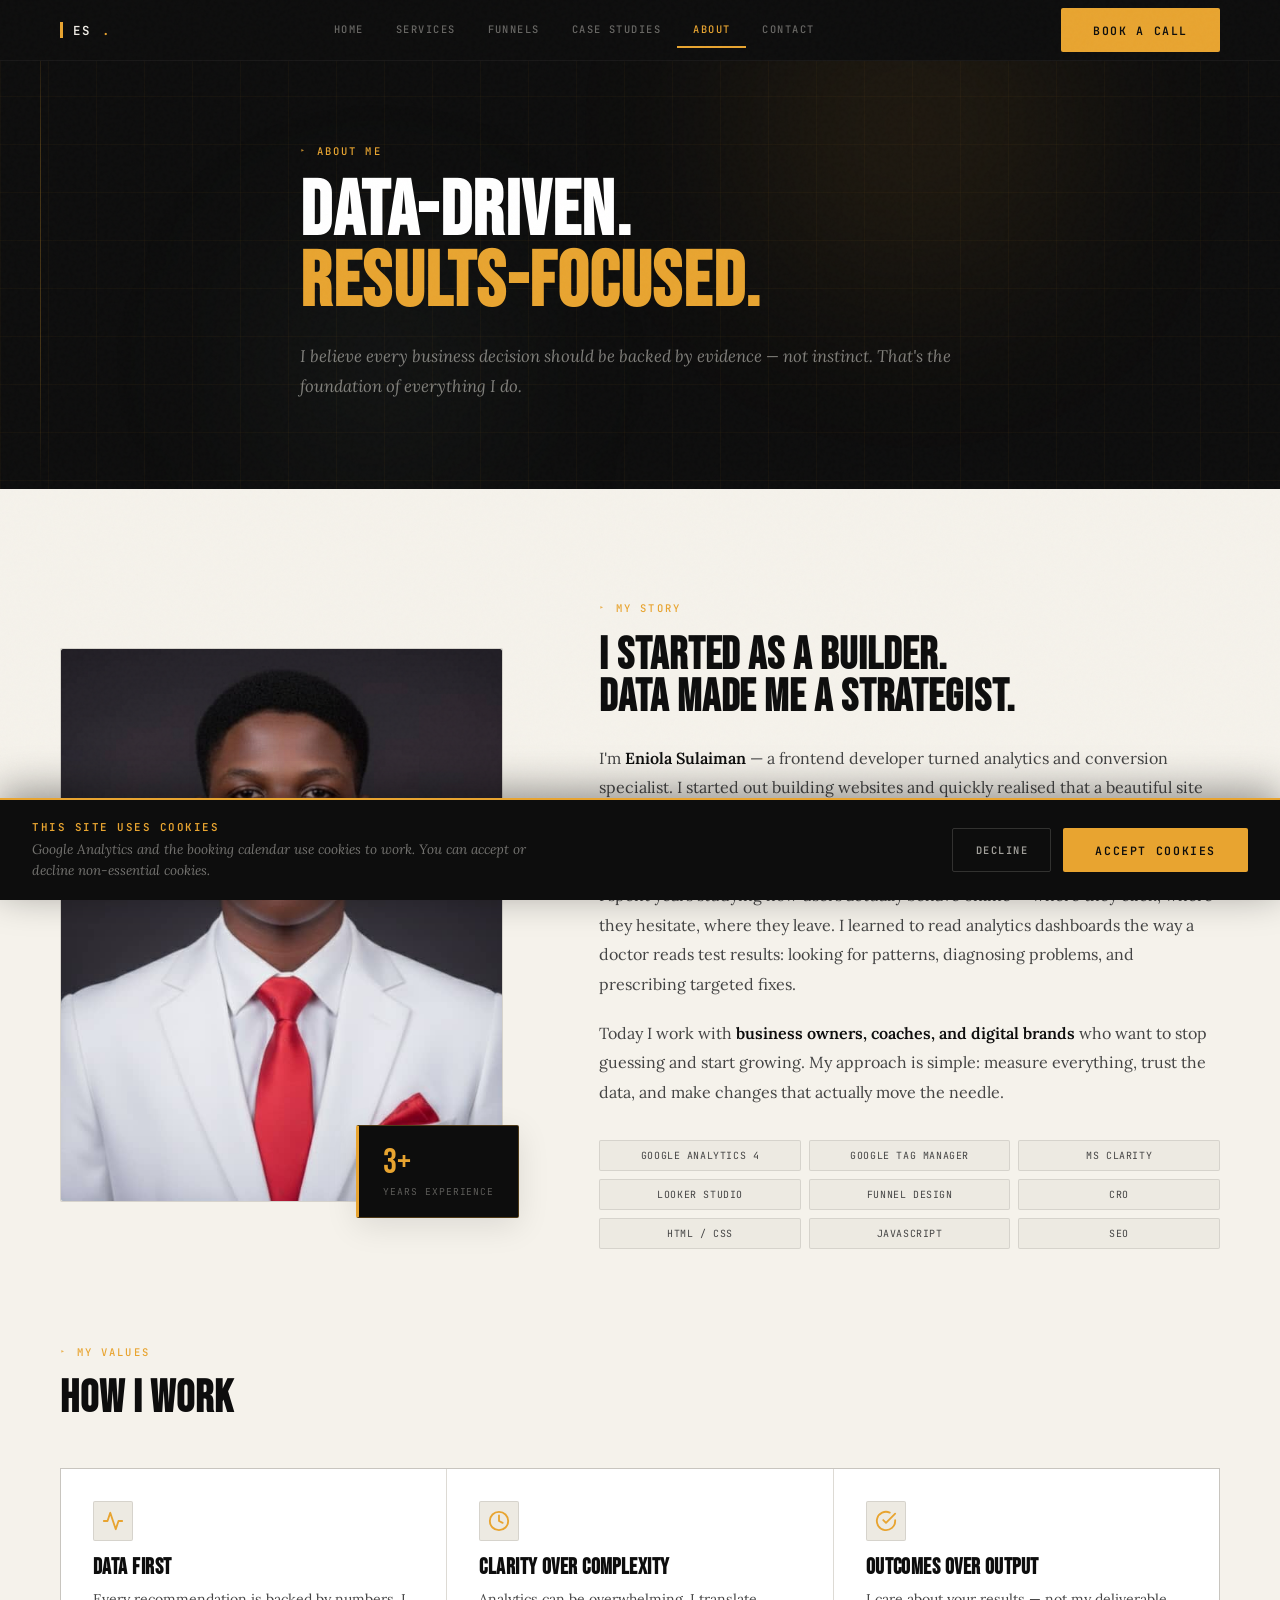
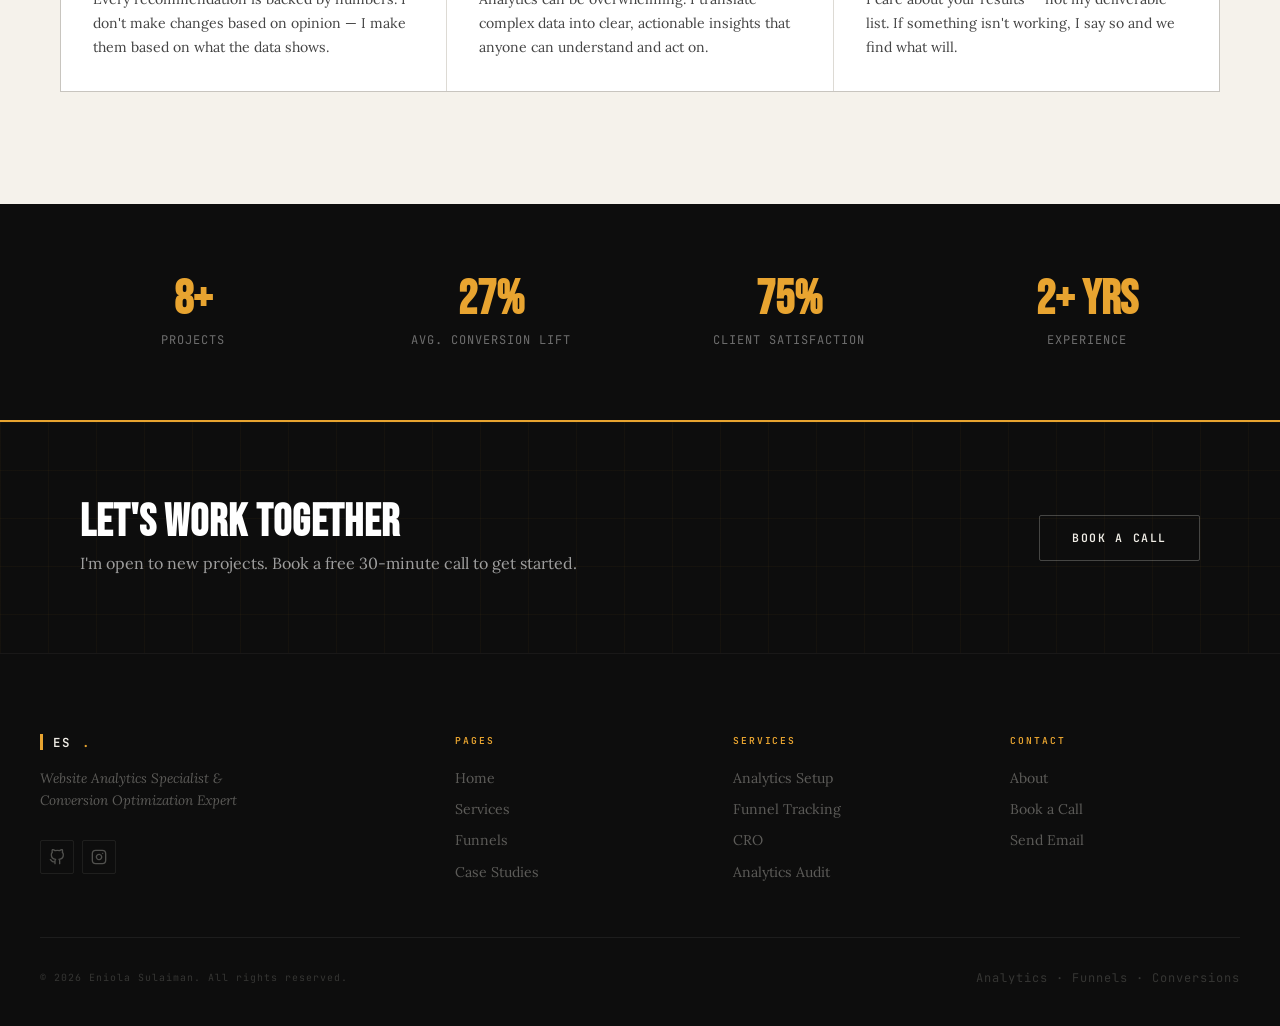
==== commit e4233341: "chore:change arrangement of script tag in html files" ====
--- a/about.html
+++ b/about.html
@@ -301,8 +301,7 @@
     <div class="footer-bottom"><span>© 2026 Eniola Sulaiman. All rights reserved.</span><span
         style="font-family:var(--font-mono);font-size:0.75rem;">Analytics · Funnels · Conversions</span></div>
   </footer>
-  <script src="js/main.js"></script>
-  <div class="cookie-banner" id="cookieBanner" role="dialog" aria-label="Cookie consent" aria-live="polite">
+    <div class="cookie-banner" id="cookieBanner" role="dialog" aria-label="Cookie consent" aria-live="polite">
     <div class="cookie-banner-inner">
       <div class="cookie-text">
         <span class="cookie-title">This site uses cookies</span>
@@ -318,7 +317,7 @@
         </button>
       </div>
     </div>
-  </div>
+  </div><script src="js/main.js"></script>
 </body>
 
 </html>
